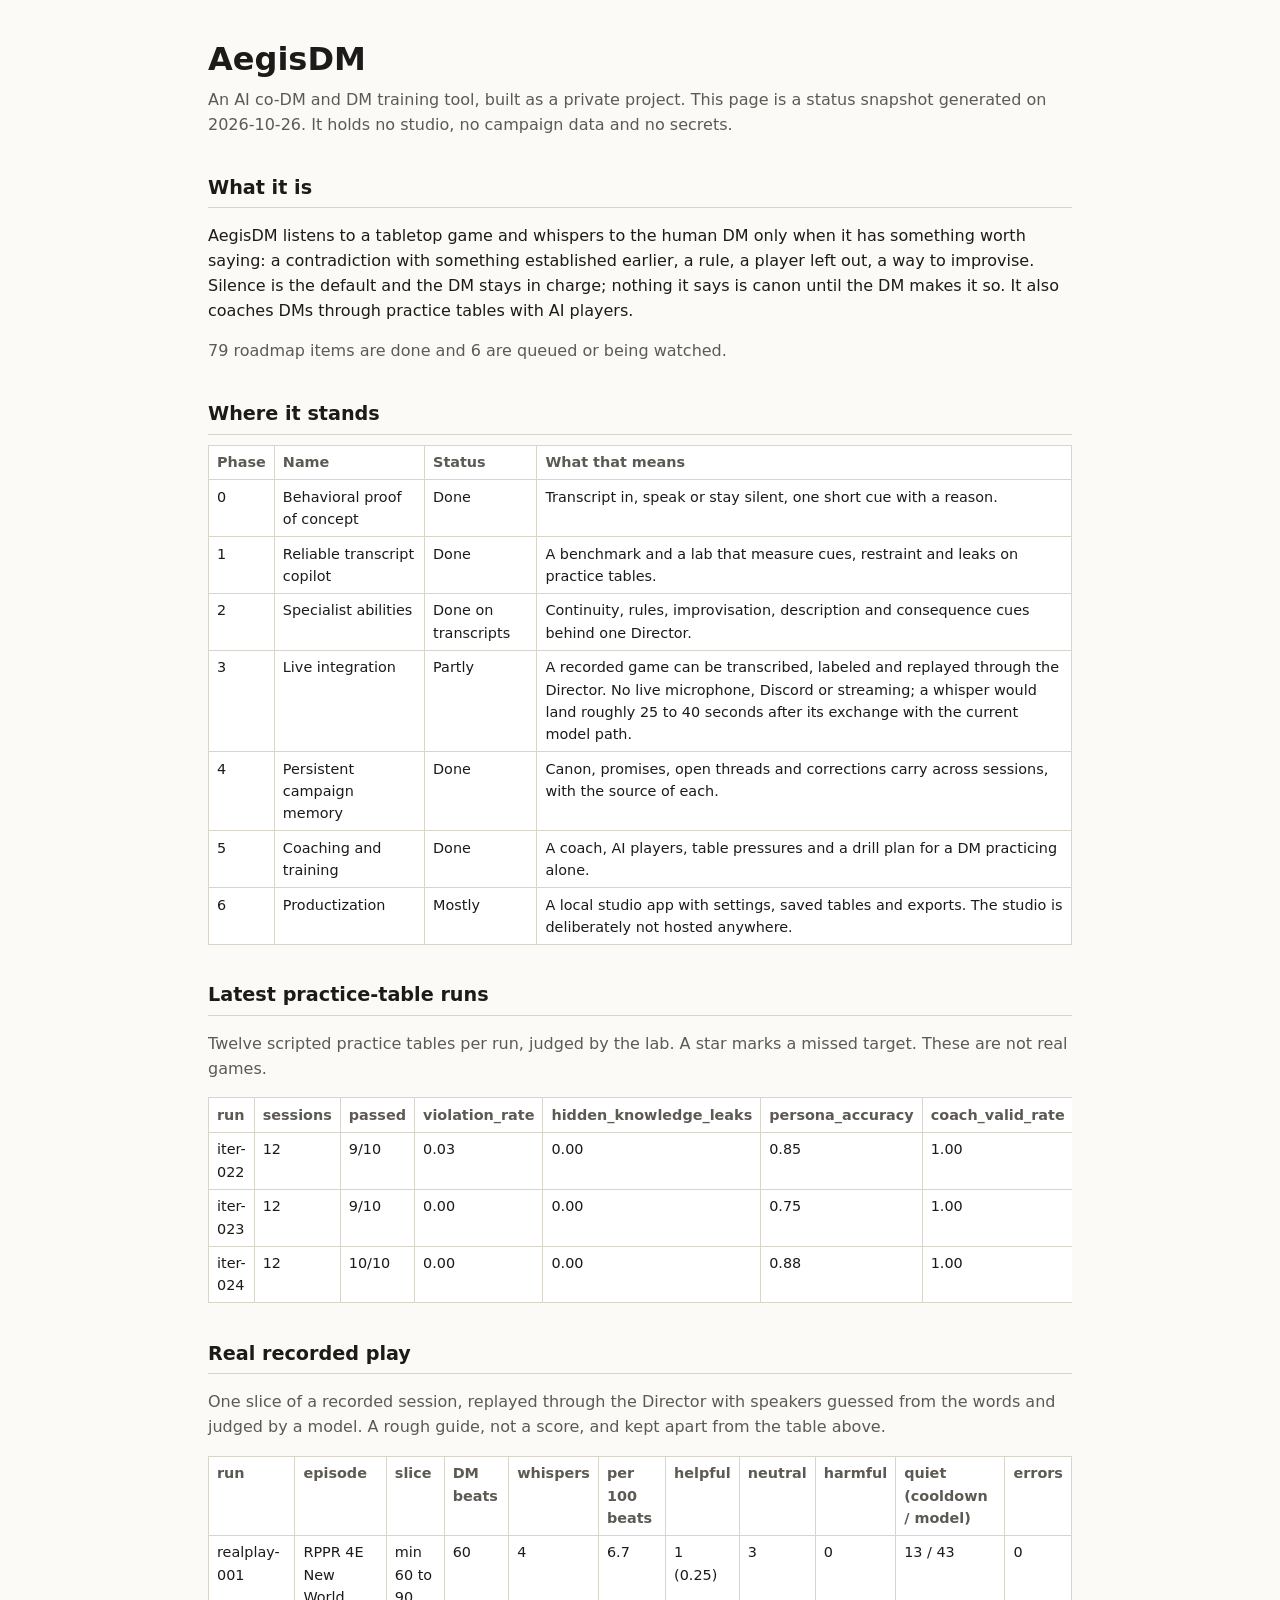
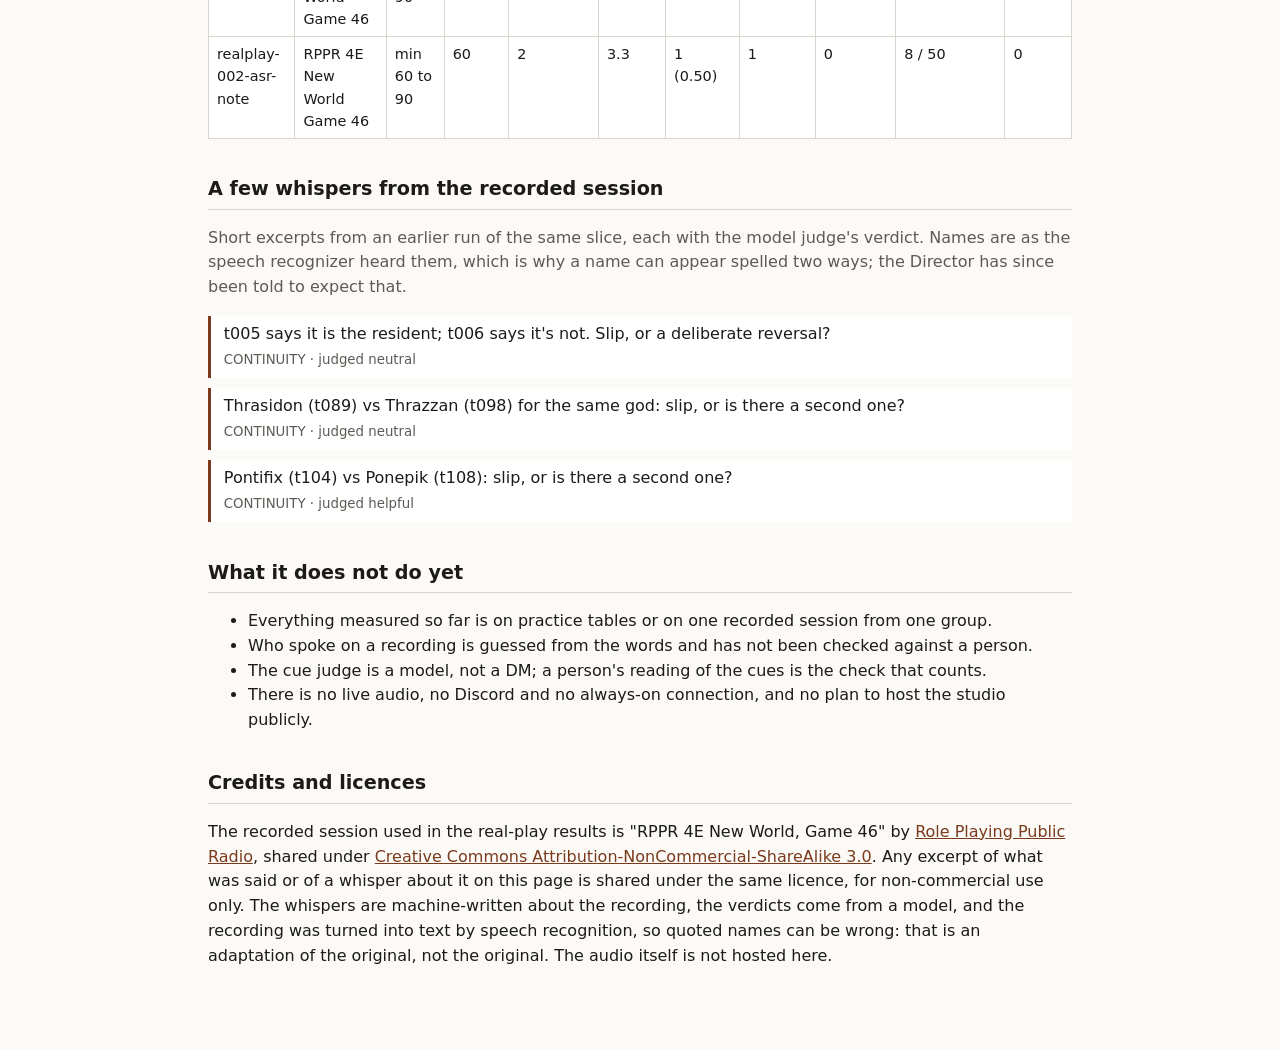
==== aegisdm/index.html @ 06a748f4 "Add an AegisDM status page (static, no scripts, credits Role Playing Public Radio under CC BY-NC-SA " ====
<!doctype html>
<html lang="en">
<head>
<meta charset="utf-8">
<meta name="viewport" content="width=device-width,initial-scale=1">
<title>AegisDM status</title>
<meta name="robots" content="noindex">
<style>:root{--bg:#fbfaf7;--fg:#1c1b19;--mute:#5d5a54;--line:#d9d5cc;--card:#fff;--acc:#7a3b1d}
@media (prefers-color-scheme:dark){:root{--bg:#171614;--fg:#ece9e2;--mute:#a49f95;--line:#3a3833;--card:#1f1e1b;--acc:#e0a074}}
*{box-sizing:border-box}body{margin:0;background:var(--bg);color:var(--fg);font:16px/1.55 system-ui,-apple-system,Segoe UI,sans-serif}
main{max-width:56rem;margin:0 auto;padding:2rem 1rem 4rem}h1{font-size:2rem;margin:.2rem 0}h2{font-size:1.2rem;margin:2.2rem 0 .6rem;border-bottom:1px solid var(--line);padding-bottom:.3rem}
.lead{color:var(--mute);margin:.2rem 0 1rem}.scroll{overflow-x:auto}table{border-collapse:collapse;width:100%;font-size:.9rem;background:var(--card)}
th,td{border:1px solid var(--line);padding:.35rem .5rem;text-align:left;vertical-align:top}th{color:var(--mute);font-weight:600}
blockquote{margin:.6rem 0;padding:.4rem .8rem;border-left:3px solid var(--acc);background:var(--card)}small,.note{color:var(--mute)}a{color:var(--acc)}</style>
</head>
<body><main>
<h1>AegisDM</h1>
<p class="lead">An AI co-DM and DM training tool, built as a private project. This page is a status snapshot generated on 2026-10-26. It holds no studio, no campaign data and no secrets.</p>
<h2>What it is</h2>
<p>AegisDM listens to a tabletop game and whispers to the human DM only when it has something worth saying: a contradiction with something established earlier, a rule, a player left out, a way to improvise. Silence is the default and the DM stays in charge; nothing it says is canon until the DM makes it so. It also coaches DMs through practice tables with AI players.</p>
<p class="note">79 roadmap items are done and 6 are queued or being watched.</p>
<h2>Where it stands</h2>
<div class="scroll"><table aria-label="Phases"><thead><tr><th>Phase</th><th>Name</th><th>Status</th><th>What that means</th></tr></thead><tbody><tr><td>0</td><td>Behavioral proof of concept</td><td>Done</td><td>Transcript in, speak or stay silent, one short cue with a reason.</td></tr><tr><td>1</td><td>Reliable transcript copilot</td><td>Done</td><td>A benchmark and a lab that measure cues, restraint and leaks on practice tables.</td></tr><tr><td>2</td><td>Specialist abilities</td><td>Done on transcripts</td><td>Continuity, rules, improvisation, description and consequence cues behind one Director.</td></tr><tr><td>3</td><td>Live integration</td><td>Partly</td><td>A recorded game can be transcribed, labeled and replayed through the Director. No live microphone, Discord or streaming; a whisper would land roughly 25 to 40 seconds after its exchange with the current model path.</td></tr><tr><td>4</td><td>Persistent campaign memory</td><td>Done</td><td>Canon, promises, open threads and corrections carry across sessions, with the source of each.</td></tr><tr><td>5</td><td>Coaching and training</td><td>Done</td><td>A coach, AI players, table pressures and a drill plan for a DM practicing alone.</td></tr><tr><td>6</td><td>Productization</td><td>Mostly</td><td>A local studio app with settings, saved tables and exports. The studio is deliberately not hosted anywhere.</td></tr></tbody></table></div>
<h2>Latest practice-table runs</h2><p class="note">Twelve scripted practice tables per run, judged by the lab. A star marks a missed target. These are not real games.</p>
<div class="scroll"><table aria-label="practice-table runs"><thead><tr><th>run</th><th>sessions</th><th>passed</th><th>violation_rate</th><th>hidden_knowledge_leaks</th><th>persona_accuracy</th><th>coach_valid_rate</th><th>fault_recall</th><th>fault_precision</th><th>good_dm_false_habits</th><th>cue_rate</th><th>cue_helpful_rate</th><th>debrief_quality</th></tr></thead><tbody><tr><td>iter-022</td><td>12</td><td>9/10</td><td>0.03</td><td>0.00</td><td>0.85</td><td>1.00</td><td>0.90</td><td>0.75</td><td>0.00</td><td>0.10</td><td>0.43*</td><td>0.96</td></tr><tr><td>iter-023</td><td>12</td><td>9/10</td><td>0.00</td><td>0.00</td><td>0.75</td><td>1.00</td><td>0.70</td><td>0.64*</td><td>0.50</td><td>0.10</td><td>1.00</td><td>0.96</td></tr><tr><td>iter-024</td><td>12</td><td>10/10</td><td>0.00</td><td>0.00</td><td>0.88</td><td>1.00</td><td>0.70</td><td>0.70</td><td>0.50</td><td>0.17</td><td>1.00</td><td>0.96</td></tr></tbody></table></div>
<h2>Real recorded play</h2>
<p class="note">One slice of a recorded session, replayed through the Director with speakers guessed from the words and judged by a model. A rough guide, not a score, and kept apart from the table above.</p>
<div class="scroll"><table aria-label="real-play runs"><thead><tr><th>run</th><th>episode</th><th>slice</th><th>DM beats</th><th>whispers</th><th>per 100 beats</th><th>helpful</th><th>neutral</th><th>harmful</th><th>quiet (cooldown / model)</th><th>errors</th></tr></thead><tbody><tr><td>realplay-001</td><td>RPPR 4E New World Game 46</td><td>min 60 to 90</td><td>60</td><td>4</td><td>6.7</td><td>1 (0.25)</td><td>3</td><td>0</td><td>13 / 43</td><td>0</td></tr><tr><td>realplay-002-asr-note</td><td>RPPR 4E New World Game 46</td><td>min 60 to 90</td><td>60</td><td>2</td><td>3.3</td><td>1 (0.50)</td><td>1</td><td>0</td><td>8 / 50</td><td>0</td></tr></tbody></table></div>
<h2>A few whispers from the recorded session</h2>
<p class="note">Short excerpts from an earlier run of the same slice, each with the model judge's verdict. Names are as the speech recognizer heard them, which is why a name can appear spelled two ways; the Director has since been told to expect that.</p>
<blockquote>t005 says it is the resident; t006 says it&#x27;s not. Slip, or a deliberate reversal?<br><small>CONTINUITY · judged neutral</small></blockquote>
<blockquote>Thrasidon (t089) vs Thrazzan (t098) for the same god: slip, or is there a second one?<br><small>CONTINUITY · judged neutral</small></blockquote>
<blockquote>Pontifix (t104) vs Ponepik (t108): slip, or is there a second one?<br><small>CONTINUITY · judged helpful</small></blockquote>
<h2>What it does not do yet</h2>
<ul><li>Everything measured so far is on practice tables or on one recorded session from one group.</li><li>Who spoke on a recording is guessed from the words and has not been checked against a person.</li><li>The cue judge is a model, not a DM; a person&#x27;s reading of the cues is the check that counts.</li><li>There is no live audio, no Discord and no always-on connection, and no plan to host the studio publicly.</li></ul>
<h2>Credits and licences</h2>
<p>The recorded session used in the real-play results is "RPPR 4E New World, Game 46" by <a href="https://archive.org/details/RolePlayingPublicRadioActualPlayPodcast">Role Playing Public Radio</a>, shared under <a href="http://creativecommons.org/licenses/by-nc-sa/3.0/">Creative Commons Attribution-NonCommercial-ShareAlike 3.0</a>. Any excerpt of what was said or of a whisper about it on this page is shared under the same licence, for non-commercial use only. The whispers are machine-written about the recording, the verdicts come from a model, and the recording was turned into text by speech recognition, so quoted names can be wrong: that is an adaptation of the original, not the original. The audio itself is not hosted here.</p>
</main></body></html>
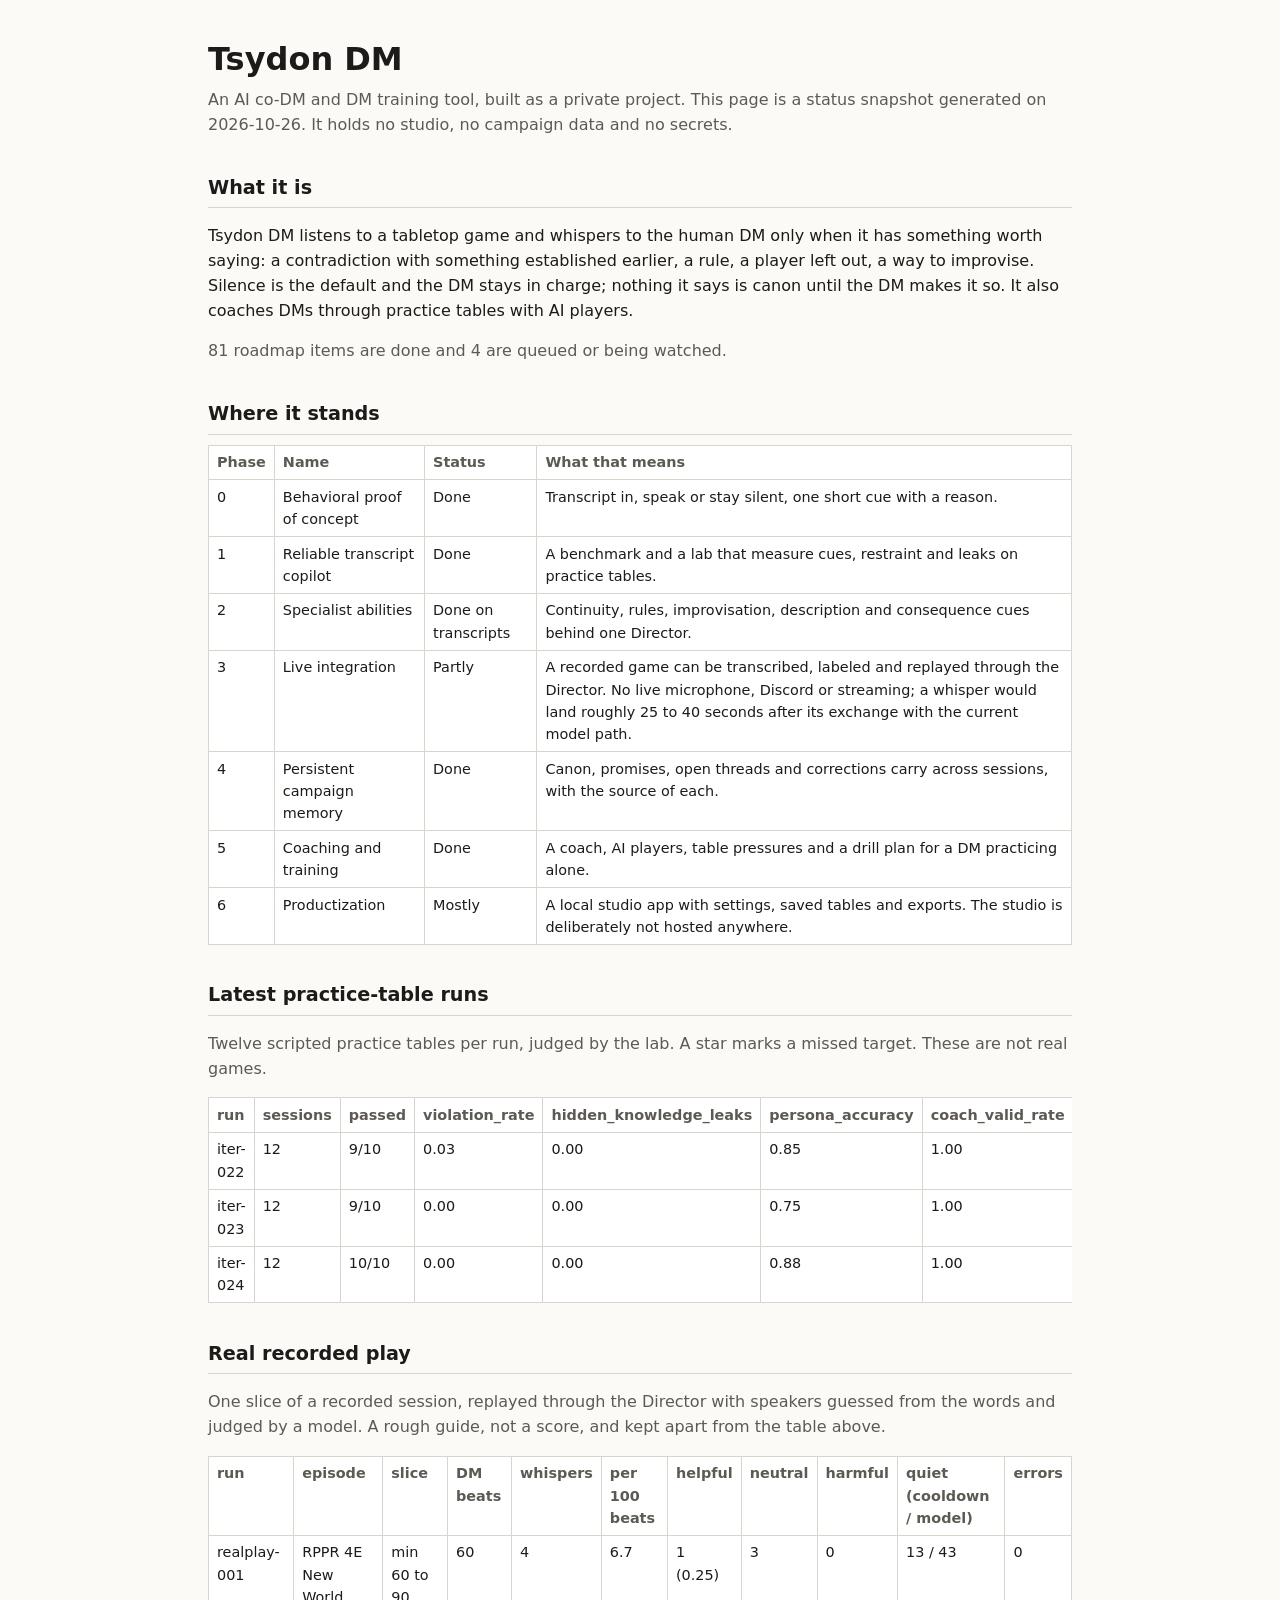
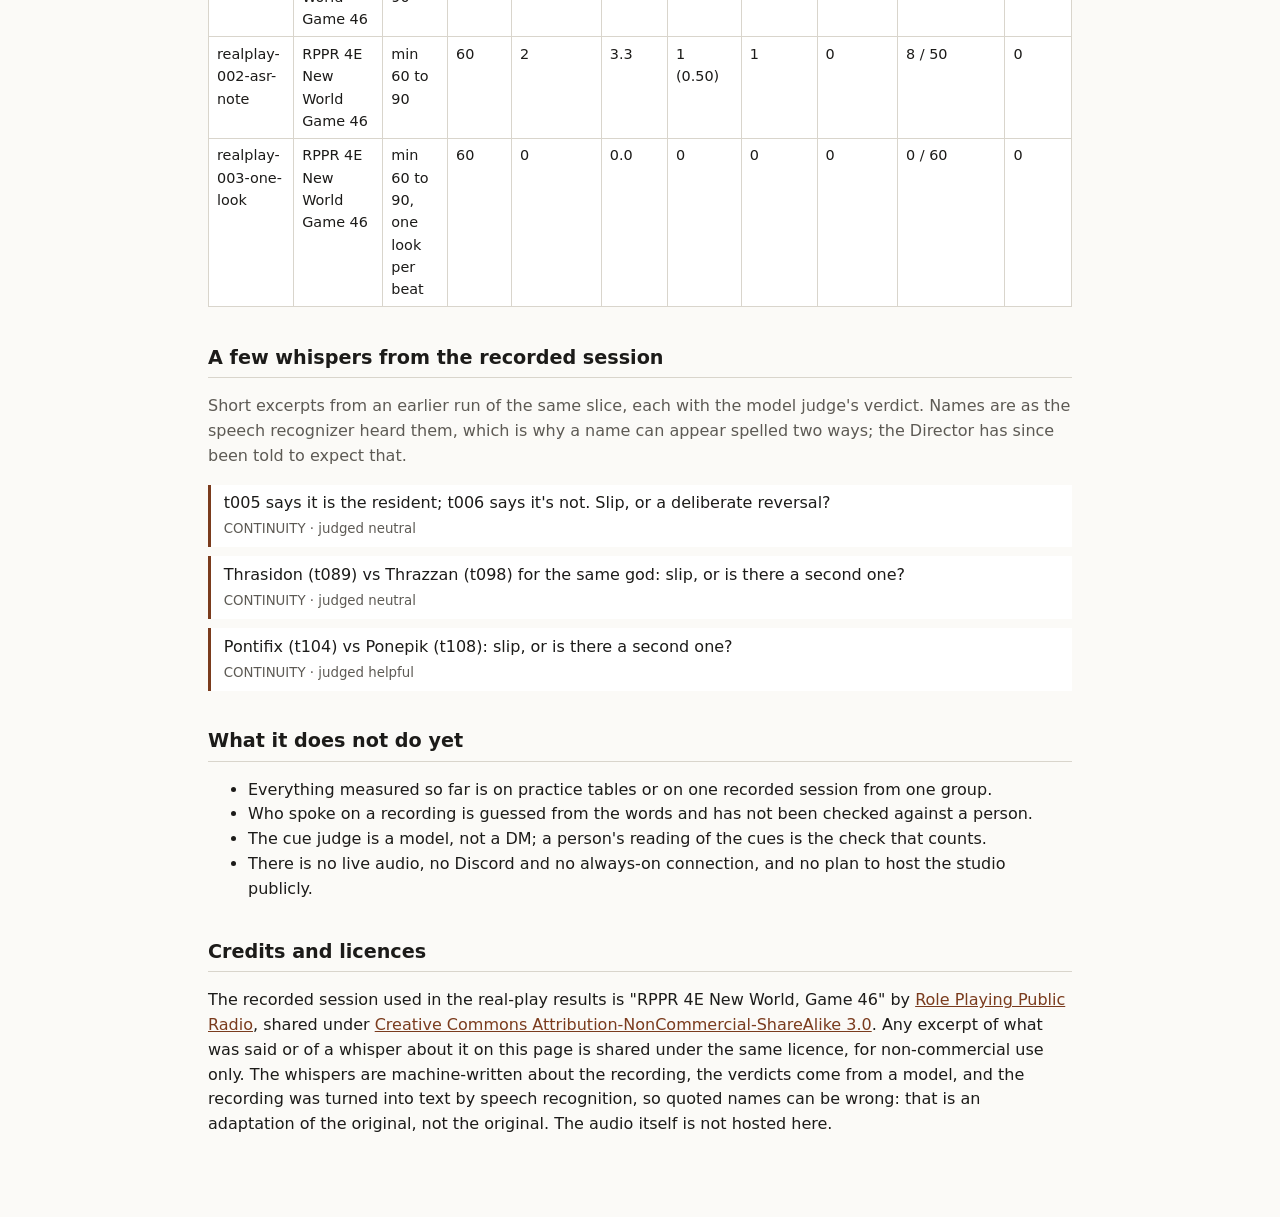
==== commit 7b197083: "AegisDM is now Tsydon DM: regenerate the status page and the homepage footer link text Co-Authored-B" ====
--- a/aegisdm/index.html
+++ b/aegisdm/index.html
@@ -3,7 +3,7 @@
 <head>
 <meta charset="utf-8">
 <meta name="viewport" content="width=device-width,initial-scale=1">
-<title>AegisDM status</title>
+<title>Tsydon DM status</title>
 <meta name="robots" content="noindex">
 <style>:root{--bg:#fbfaf7;--fg:#1c1b19;--mute:#5d5a54;--line:#d9d5cc;--card:#fff;--acc:#7a3b1d}
 @media (prefers-color-scheme:dark){:root{--bg:#171614;--fg:#ece9e2;--mute:#a49f95;--line:#3a3833;--card:#1f1e1b;--acc:#e0a074}}
@@ -14,18 +14,18 @@
 blockquote{margin:.6rem 0;padding:.4rem .8rem;border-left:3px solid var(--acc);background:var(--card)}small,.note{color:var(--mute)}a{color:var(--acc)}</style>
 </head>
 <body><main>
-<h1>AegisDM</h1>
+<h1>Tsydon DM</h1>
 <p class="lead">An AI co-DM and DM training tool, built as a private project. This page is a status snapshot generated on 2026-10-26. It holds no studio, no campaign data and no secrets.</p>
 <h2>What it is</h2>
-<p>AegisDM listens to a tabletop game and whispers to the human DM only when it has something worth saying: a contradiction with something established earlier, a rule, a player left out, a way to improvise. Silence is the default and the DM stays in charge; nothing it says is canon until the DM makes it so. It also coaches DMs through practice tables with AI players.</p>
-<p class="note">79 roadmap items are done and 6 are queued or being watched.</p>
+<p>Tsydon DM listens to a tabletop game and whispers to the human DM only when it has something worth saying: a contradiction with something established earlier, a rule, a player left out, a way to improvise. Silence is the default and the DM stays in charge; nothing it says is canon until the DM makes it so. It also coaches DMs through practice tables with AI players.</p>
+<p class="note">81 roadmap items are done and 4 are queued or being watched.</p>
 <h2>Where it stands</h2>
 <div class="scroll"><table aria-label="Phases"><thead><tr><th>Phase</th><th>Name</th><th>Status</th><th>What that means</th></tr></thead><tbody><tr><td>0</td><td>Behavioral proof of concept</td><td>Done</td><td>Transcript in, speak or stay silent, one short cue with a reason.</td></tr><tr><td>1</td><td>Reliable transcript copilot</td><td>Done</td><td>A benchmark and a lab that measure cues, restraint and leaks on practice tables.</td></tr><tr><td>2</td><td>Specialist abilities</td><td>Done on transcripts</td><td>Continuity, rules, improvisation, description and consequence cues behind one Director.</td></tr><tr><td>3</td><td>Live integration</td><td>Partly</td><td>A recorded game can be transcribed, labeled and replayed through the Director. No live microphone, Discord or streaming; a whisper would land roughly 25 to 40 seconds after its exchange with the current model path.</td></tr><tr><td>4</td><td>Persistent campaign memory</td><td>Done</td><td>Canon, promises, open threads and corrections carry across sessions, with the source of each.</td></tr><tr><td>5</td><td>Coaching and training</td><td>Done</td><td>A coach, AI players, table pressures and a drill plan for a DM practicing alone.</td></tr><tr><td>6</td><td>Productization</td><td>Mostly</td><td>A local studio app with settings, saved tables and exports. The studio is deliberately not hosted anywhere.</td></tr></tbody></table></div>
 <h2>Latest practice-table runs</h2><p class="note">Twelve scripted practice tables per run, judged by the lab. A star marks a missed target. These are not real games.</p>
 <div class="scroll"><table aria-label="practice-table runs"><thead><tr><th>run</th><th>sessions</th><th>passed</th><th>violation_rate</th><th>hidden_knowledge_leaks</th><th>persona_accuracy</th><th>coach_valid_rate</th><th>fault_recall</th><th>fault_precision</th><th>good_dm_false_habits</th><th>cue_rate</th><th>cue_helpful_rate</th><th>debrief_quality</th></tr></thead><tbody><tr><td>iter-022</td><td>12</td><td>9/10</td><td>0.03</td><td>0.00</td><td>0.85</td><td>1.00</td><td>0.90</td><td>0.75</td><td>0.00</td><td>0.10</td><td>0.43*</td><td>0.96</td></tr><tr><td>iter-023</td><td>12</td><td>9/10</td><td>0.00</td><td>0.00</td><td>0.75</td><td>1.00</td><td>0.70</td><td>0.64*</td><td>0.50</td><td>0.10</td><td>1.00</td><td>0.96</td></tr><tr><td>iter-024</td><td>12</td><td>10/10</td><td>0.00</td><td>0.00</td><td>0.88</td><td>1.00</td><td>0.70</td><td>0.70</td><td>0.50</td><td>0.17</td><td>1.00</td><td>0.96</td></tr></tbody></table></div>
 <h2>Real recorded play</h2>
 <p class="note">One slice of a recorded session, replayed through the Director with speakers guessed from the words and judged by a model. A rough guide, not a score, and kept apart from the table above.</p>
-<div class="scroll"><table aria-label="real-play runs"><thead><tr><th>run</th><th>episode</th><th>slice</th><th>DM beats</th><th>whispers</th><th>per 100 beats</th><th>helpful</th><th>neutral</th><th>harmful</th><th>quiet (cooldown / model)</th><th>errors</th></tr></thead><tbody><tr><td>realplay-001</td><td>RPPR 4E New World Game 46</td><td>min 60 to 90</td><td>60</td><td>4</td><td>6.7</td><td>1 (0.25)</td><td>3</td><td>0</td><td>13 / 43</td><td>0</td></tr><tr><td>realplay-002-asr-note</td><td>RPPR 4E New World Game 46</td><td>min 60 to 90</td><td>60</td><td>2</td><td>3.3</td><td>1 (0.50)</td><td>1</td><td>0</td><td>8 / 50</td><td>0</td></tr></tbody></table></div>
+<div class="scroll"><table aria-label="real-play runs"><thead><tr><th>run</th><th>episode</th><th>slice</th><th>DM beats</th><th>whispers</th><th>per 100 beats</th><th>helpful</th><th>neutral</th><th>harmful</th><th>quiet (cooldown / model)</th><th>errors</th></tr></thead><tbody><tr><td>realplay-001</td><td>RPPR 4E New World Game 46</td><td>min 60 to 90</td><td>60</td><td>4</td><td>6.7</td><td>1 (0.25)</td><td>3</td><td>0</td><td>13 / 43</td><td>0</td></tr><tr><td>realplay-002-asr-note</td><td>RPPR 4E New World Game 46</td><td>min 60 to 90</td><td>60</td><td>2</td><td>3.3</td><td>1 (0.50)</td><td>1</td><td>0</td><td>8 / 50</td><td>0</td></tr><tr><td>realplay-003-one-look</td><td>RPPR 4E New World Game 46</td><td>min 60 to 90, one look per beat</td><td>60</td><td>0</td><td>0.0</td><td>0</td><td>0</td><td>0</td><td>0 / 60</td><td>0</td></tr></tbody></table></div>
 <h2>A few whispers from the recorded session</h2>
 <p class="note">Short excerpts from an earlier run of the same slice, each with the model judge's verdict. Names are as the speech recognizer heard them, which is why a name can appear spelled two ways; the Director has since been told to expect that.</p>
 <blockquote>t005 says it is the resident; t006 says it&#x27;s not. Slip, or a deliberate reversal?<br><small>CONTINUITY · judged neutral</small></blockquote>
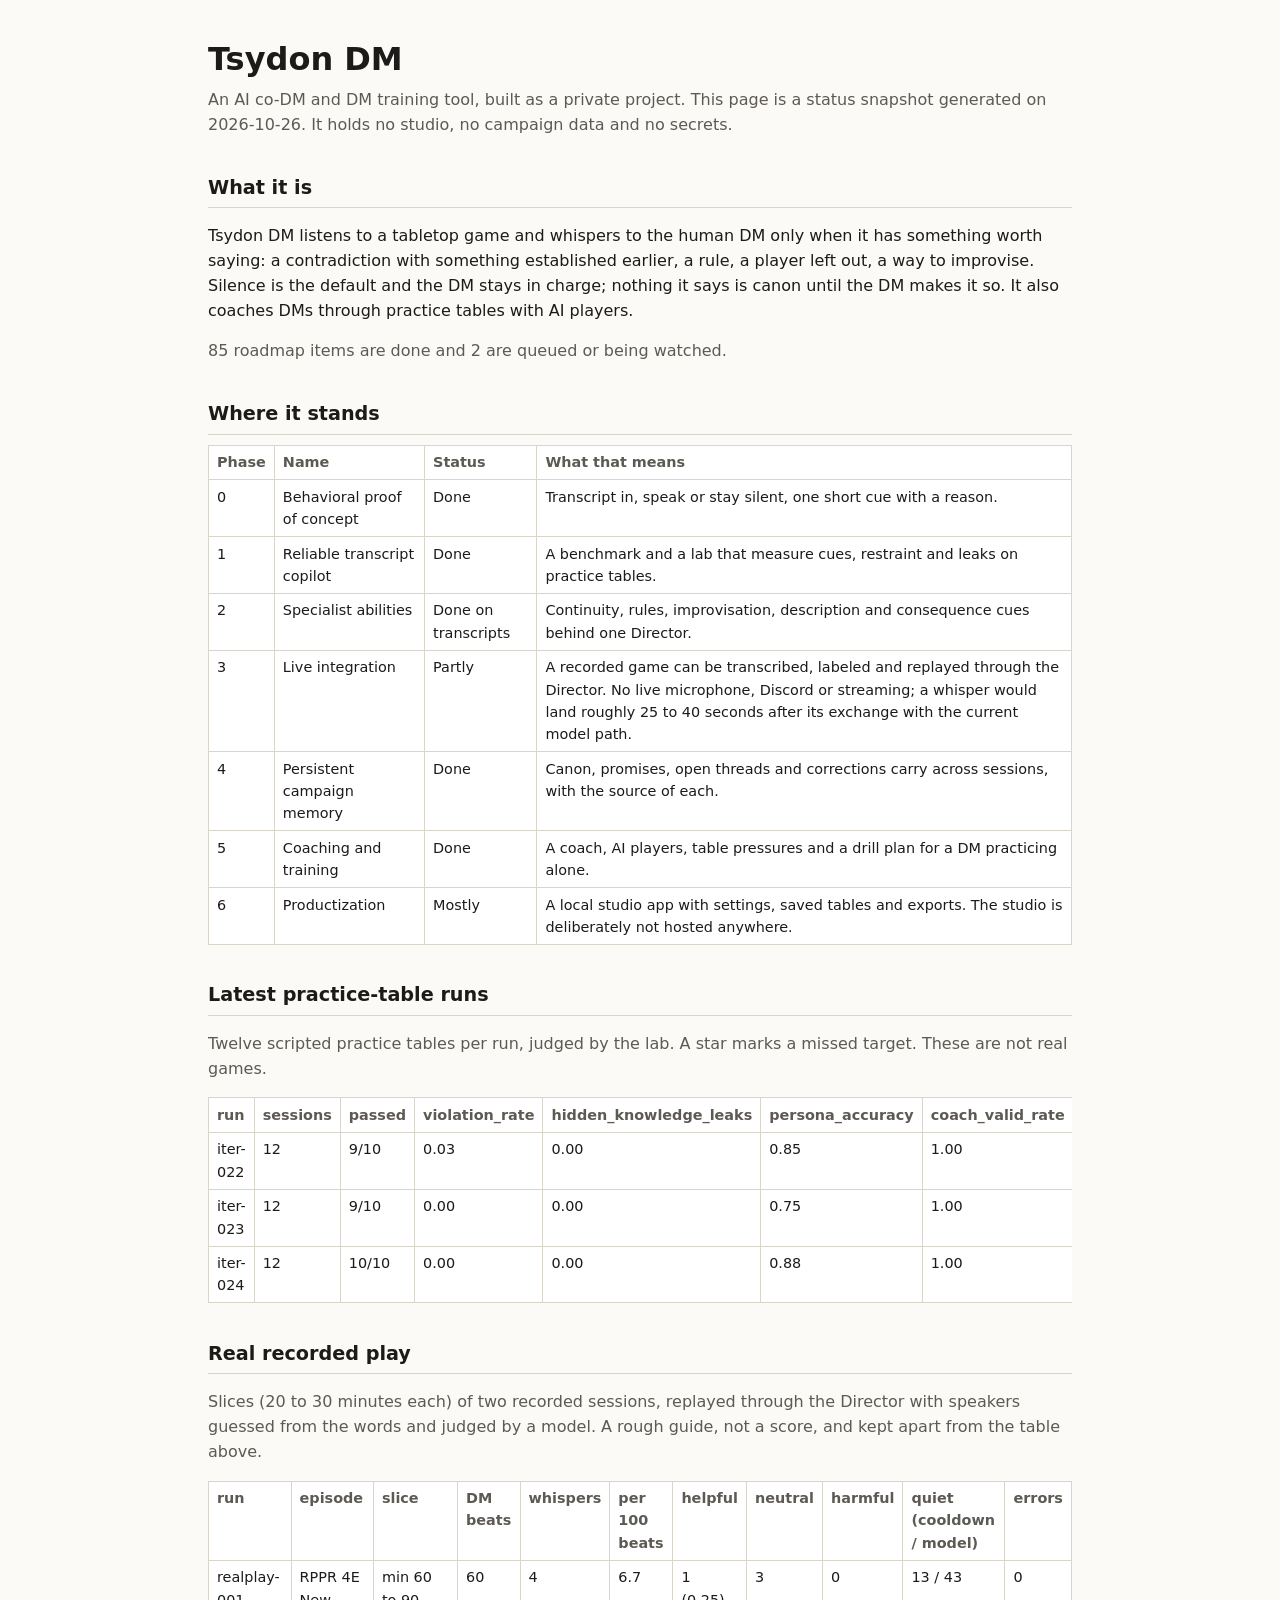
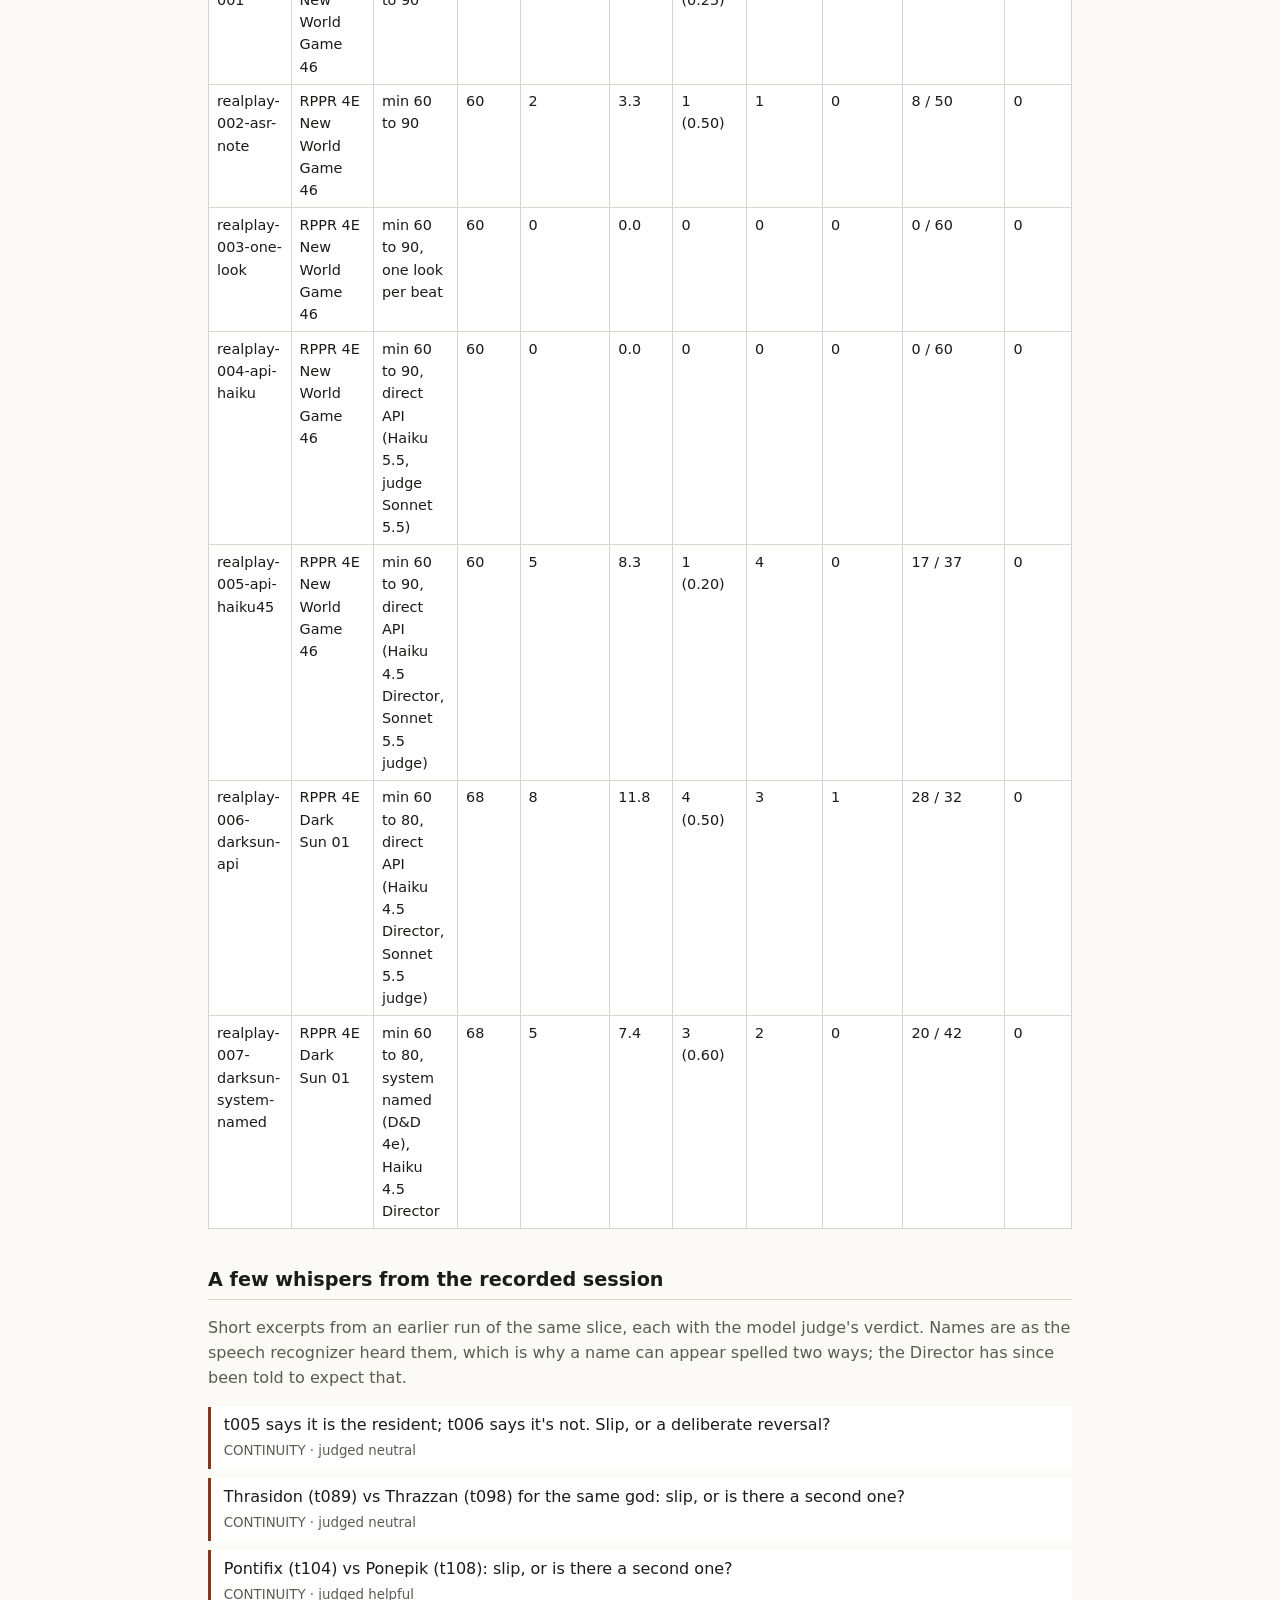
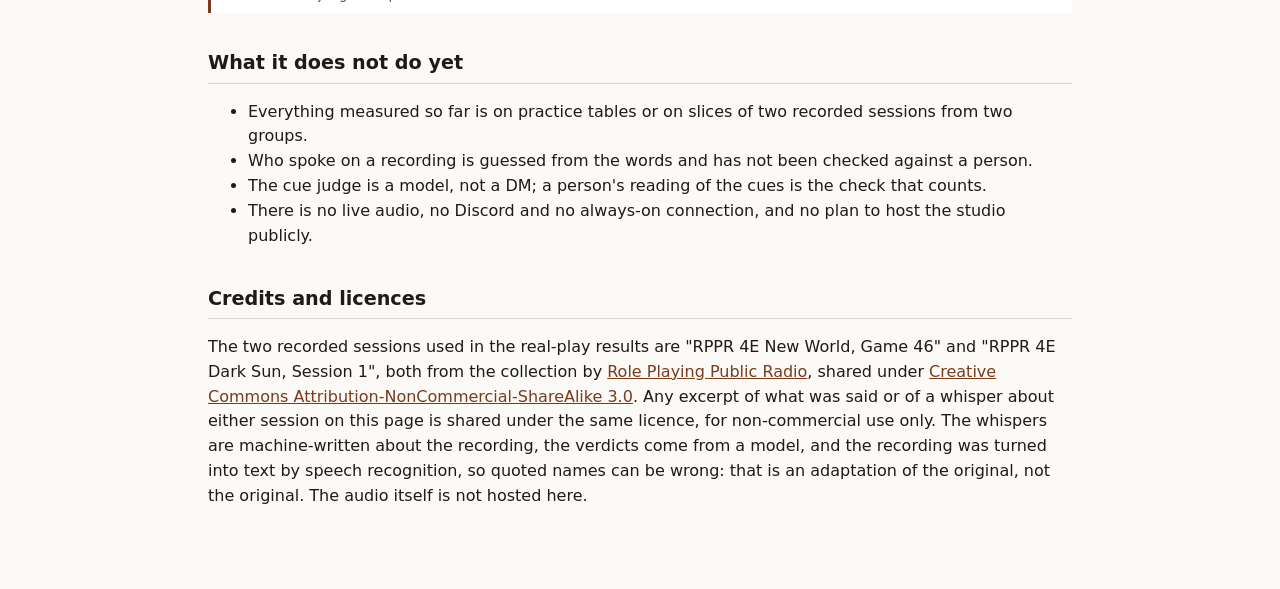
==== commit 83bfe802: "Status page: two recorded sessions credited, real-play table updated, roadmap counts refreshed Co-Au" ====
--- a/aegisdm/index.html
+++ b/aegisdm/index.html
@@ -18,21 +18,21 @@
 <p class="lead">An AI co-DM and DM training tool, built as a private project. This page is a status snapshot generated on 2026-10-26. It holds no studio, no campaign data and no secrets.</p>
 <h2>What it is</h2>
 <p>Tsydon DM listens to a tabletop game and whispers to the human DM only when it has something worth saying: a contradiction with something established earlier, a rule, a player left out, a way to improvise. Silence is the default and the DM stays in charge; nothing it says is canon until the DM makes it so. It also coaches DMs through practice tables with AI players.</p>
-<p class="note">81 roadmap items are done and 4 are queued or being watched.</p>
+<p class="note">85 roadmap items are done and 2 are queued or being watched.</p>
 <h2>Where it stands</h2>
 <div class="scroll"><table aria-label="Phases"><thead><tr><th>Phase</th><th>Name</th><th>Status</th><th>What that means</th></tr></thead><tbody><tr><td>0</td><td>Behavioral proof of concept</td><td>Done</td><td>Transcript in, speak or stay silent, one short cue with a reason.</td></tr><tr><td>1</td><td>Reliable transcript copilot</td><td>Done</td><td>A benchmark and a lab that measure cues, restraint and leaks on practice tables.</td></tr><tr><td>2</td><td>Specialist abilities</td><td>Done on transcripts</td><td>Continuity, rules, improvisation, description and consequence cues behind one Director.</td></tr><tr><td>3</td><td>Live integration</td><td>Partly</td><td>A recorded game can be transcribed, labeled and replayed through the Director. No live microphone, Discord or streaming; a whisper would land roughly 25 to 40 seconds after its exchange with the current model path.</td></tr><tr><td>4</td><td>Persistent campaign memory</td><td>Done</td><td>Canon, promises, open threads and corrections carry across sessions, with the source of each.</td></tr><tr><td>5</td><td>Coaching and training</td><td>Done</td><td>A coach, AI players, table pressures and a drill plan for a DM practicing alone.</td></tr><tr><td>6</td><td>Productization</td><td>Mostly</td><td>A local studio app with settings, saved tables and exports. The studio is deliberately not hosted anywhere.</td></tr></tbody></table></div>
 <h2>Latest practice-table runs</h2><p class="note">Twelve scripted practice tables per run, judged by the lab. A star marks a missed target. These are not real games.</p>
 <div class="scroll"><table aria-label="practice-table runs"><thead><tr><th>run</th><th>sessions</th><th>passed</th><th>violation_rate</th><th>hidden_knowledge_leaks</th><th>persona_accuracy</th><th>coach_valid_rate</th><th>fault_recall</th><th>fault_precision</th><th>good_dm_false_habits</th><th>cue_rate</th><th>cue_helpful_rate</th><th>debrief_quality</th></tr></thead><tbody><tr><td>iter-022</td><td>12</td><td>9/10</td><td>0.03</td><td>0.00</td><td>0.85</td><td>1.00</td><td>0.90</td><td>0.75</td><td>0.00</td><td>0.10</td><td>0.43*</td><td>0.96</td></tr><tr><td>iter-023</td><td>12</td><td>9/10</td><td>0.00</td><td>0.00</td><td>0.75</td><td>1.00</td><td>0.70</td><td>0.64*</td><td>0.50</td><td>0.10</td><td>1.00</td><td>0.96</td></tr><tr><td>iter-024</td><td>12</td><td>10/10</td><td>0.00</td><td>0.00</td><td>0.88</td><td>1.00</td><td>0.70</td><td>0.70</td><td>0.50</td><td>0.17</td><td>1.00</td><td>0.96</td></tr></tbody></table></div>
 <h2>Real recorded play</h2>
-<p class="note">One slice of a recorded session, replayed through the Director with speakers guessed from the words and judged by a model. A rough guide, not a score, and kept apart from the table above.</p>
-<div class="scroll"><table aria-label="real-play runs"><thead><tr><th>run</th><th>episode</th><th>slice</th><th>DM beats</th><th>whispers</th><th>per 100 beats</th><th>helpful</th><th>neutral</th><th>harmful</th><th>quiet (cooldown / model)</th><th>errors</th></tr></thead><tbody><tr><td>realplay-001</td><td>RPPR 4E New World Game 46</td><td>min 60 to 90</td><td>60</td><td>4</td><td>6.7</td><td>1 (0.25)</td><td>3</td><td>0</td><td>13 / 43</td><td>0</td></tr><tr><td>realplay-002-asr-note</td><td>RPPR 4E New World Game 46</td><td>min 60 to 90</td><td>60</td><td>2</td><td>3.3</td><td>1 (0.50)</td><td>1</td><td>0</td><td>8 / 50</td><td>0</td></tr><tr><td>realplay-003-one-look</td><td>RPPR 4E New World Game 46</td><td>min 60 to 90, one look per beat</td><td>60</td><td>0</td><td>0.0</td><td>0</td><td>0</td><td>0</td><td>0 / 60</td><td>0</td></tr></tbody></table></div>
+<p class="note">Slices (20 to 30 minutes each) of two recorded sessions, replayed through the Director with speakers guessed from the words and judged by a model. A rough guide, not a score, and kept apart from the table above.</p>
+<div class="scroll"><table aria-label="real-play runs"><thead><tr><th>run</th><th>episode</th><th>slice</th><th>DM beats</th><th>whispers</th><th>per 100 beats</th><th>helpful</th><th>neutral</th><th>harmful</th><th>quiet (cooldown / model)</th><th>errors</th></tr></thead><tbody><tr><td>realplay-001</td><td>RPPR 4E New World Game 46</td><td>min 60 to 90</td><td>60</td><td>4</td><td>6.7</td><td>1 (0.25)</td><td>3</td><td>0</td><td>13 / 43</td><td>0</td></tr><tr><td>realplay-002-asr-note</td><td>RPPR 4E New World Game 46</td><td>min 60 to 90</td><td>60</td><td>2</td><td>3.3</td><td>1 (0.50)</td><td>1</td><td>0</td><td>8 / 50</td><td>0</td></tr><tr><td>realplay-003-one-look</td><td>RPPR 4E New World Game 46</td><td>min 60 to 90, one look per beat</td><td>60</td><td>0</td><td>0.0</td><td>0</td><td>0</td><td>0</td><td>0 / 60</td><td>0</td></tr><tr><td>realplay-004-api-haiku</td><td>RPPR 4E New World Game 46</td><td>min 60 to 90, direct API (Haiku 5.5, judge Sonnet 5.5)</td><td>60</td><td>0</td><td>0.0</td><td>0</td><td>0</td><td>0</td><td>0 / 60</td><td>0</td></tr><tr><td>realplay-005-api-haiku45</td><td>RPPR 4E New World Game 46</td><td>min 60 to 90, direct API (Haiku 4.5 Director, Sonnet 5.5 judge)</td><td>60</td><td>5</td><td>8.3</td><td>1 (0.20)</td><td>4</td><td>0</td><td>17 / 37</td><td>0</td></tr><tr><td>realplay-006-darksun-api</td><td>RPPR 4E Dark Sun 01</td><td>min 60 to 80, direct API (Haiku 4.5 Director, Sonnet 5.5 judge)</td><td>68</td><td>8</td><td>11.8</td><td>4 (0.50)</td><td>3</td><td>1</td><td>28 / 32</td><td>0</td></tr><tr><td>realplay-007-darksun-system-named</td><td>RPPR 4E Dark Sun 01</td><td>min 60 to 80, system named (D&amp;D 4e), Haiku 4.5 Director</td><td>68</td><td>5</td><td>7.4</td><td>3 (0.60)</td><td>2</td><td>0</td><td>20 / 42</td><td>0</td></tr></tbody></table></div>
 <h2>A few whispers from the recorded session</h2>
 <p class="note">Short excerpts from an earlier run of the same slice, each with the model judge's verdict. Names are as the speech recognizer heard them, which is why a name can appear spelled two ways; the Director has since been told to expect that.</p>
 <blockquote>t005 says it is the resident; t006 says it&#x27;s not. Slip, or a deliberate reversal?<br><small>CONTINUITY · judged neutral</small></blockquote>
 <blockquote>Thrasidon (t089) vs Thrazzan (t098) for the same god: slip, or is there a second one?<br><small>CONTINUITY · judged neutral</small></blockquote>
 <blockquote>Pontifix (t104) vs Ponepik (t108): slip, or is there a second one?<br><small>CONTINUITY · judged helpful</small></blockquote>
 <h2>What it does not do yet</h2>
-<ul><li>Everything measured so far is on practice tables or on one recorded session from one group.</li><li>Who spoke on a recording is guessed from the words and has not been checked against a person.</li><li>The cue judge is a model, not a DM; a person&#x27;s reading of the cues is the check that counts.</li><li>There is no live audio, no Discord and no always-on connection, and no plan to host the studio publicly.</li></ul>
+<ul><li>Everything measured so far is on practice tables or on slices of two recorded sessions from two groups.</li><li>Who spoke on a recording is guessed from the words and has not been checked against a person.</li><li>The cue judge is a model, not a DM; a person&#x27;s reading of the cues is the check that counts.</li><li>There is no live audio, no Discord and no always-on connection, and no plan to host the studio publicly.</li></ul>
 <h2>Credits and licences</h2>
-<p>The recorded session used in the real-play results is "RPPR 4E New World, Game 46" by <a href="https://archive.org/details/RolePlayingPublicRadioActualPlayPodcast">Role Playing Public Radio</a>, shared under <a href="http://creativecommons.org/licenses/by-nc-sa/3.0/">Creative Commons Attribution-NonCommercial-ShareAlike 3.0</a>. Any excerpt of what was said or of a whisper about it on this page is shared under the same licence, for non-commercial use only. The whispers are machine-written about the recording, the verdicts come from a model, and the recording was turned into text by speech recognition, so quoted names can be wrong: that is an adaptation of the original, not the original. The audio itself is not hosted here.</p>
+<p>The two recorded sessions used in the real-play results are "RPPR 4E New World, Game 46" and "RPPR 4E Dark Sun, Session 1", both from the collection by <a href="https://archive.org/details/RolePlayingPublicRadioActualPlayPodcast">Role Playing Public Radio</a>, shared under <a href="http://creativecommons.org/licenses/by-nc-sa/3.0/">Creative Commons Attribution-NonCommercial-ShareAlike 3.0</a>. Any excerpt of what was said or of a whisper about either session on this page is shared under the same licence, for non-commercial use only. The whispers are machine-written about the recording, the verdicts come from a model, and the recording was turned into text by speech recognition, so quoted names can be wrong: that is an adaptation of the original, not the original. The audio itself is not hosted here.</p>
 </main></body></html>
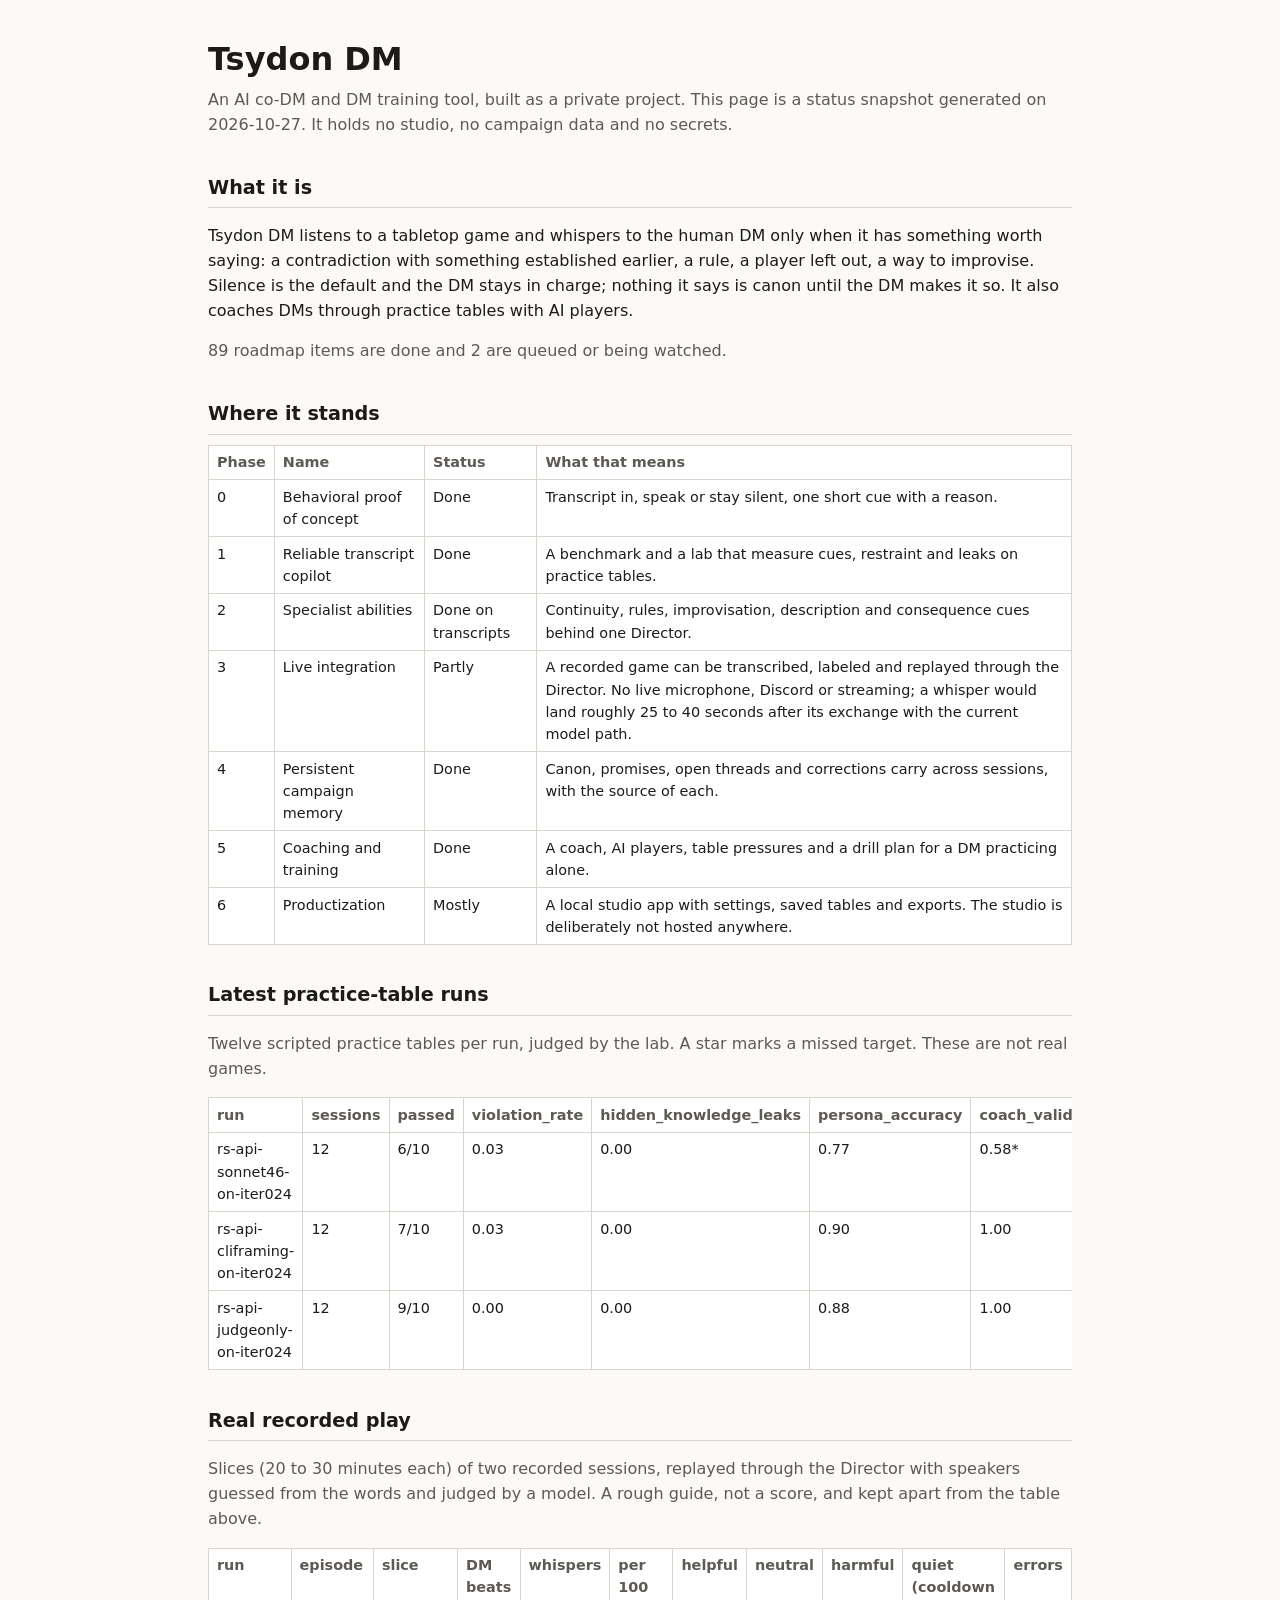
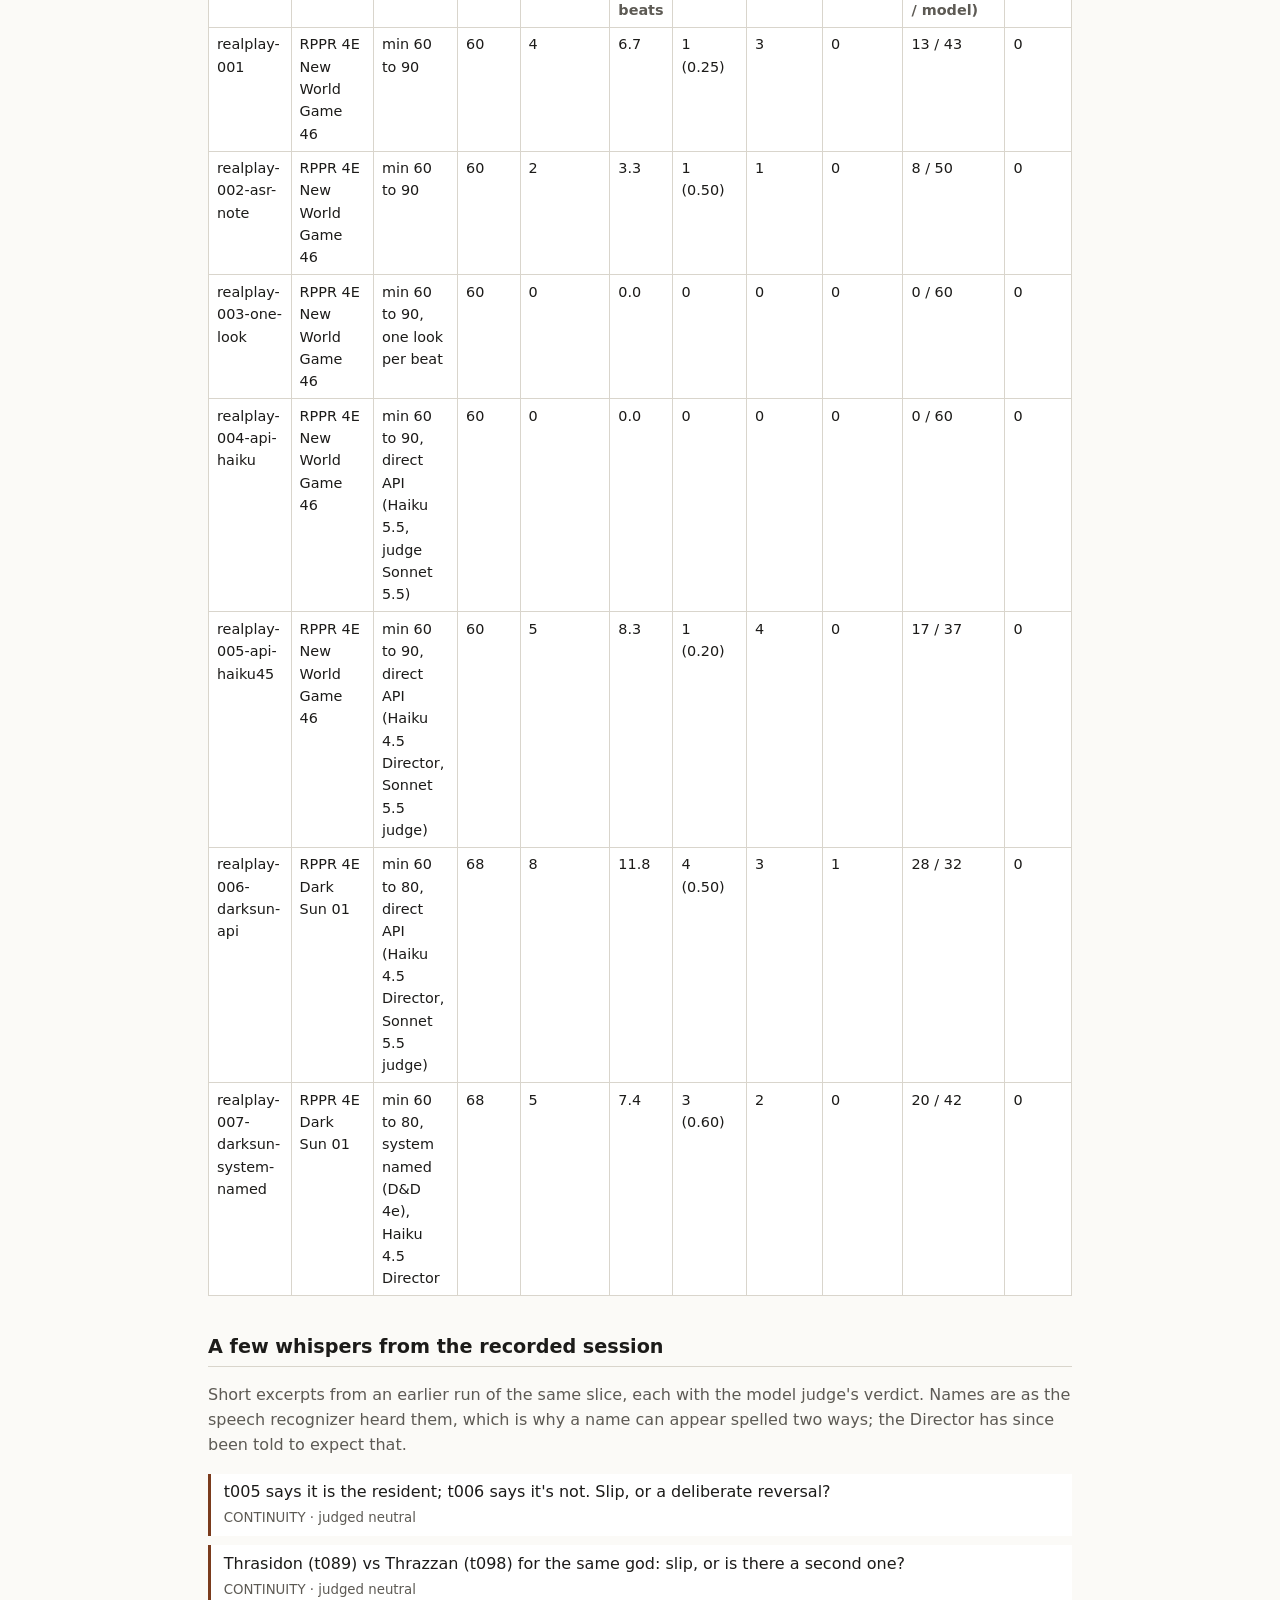
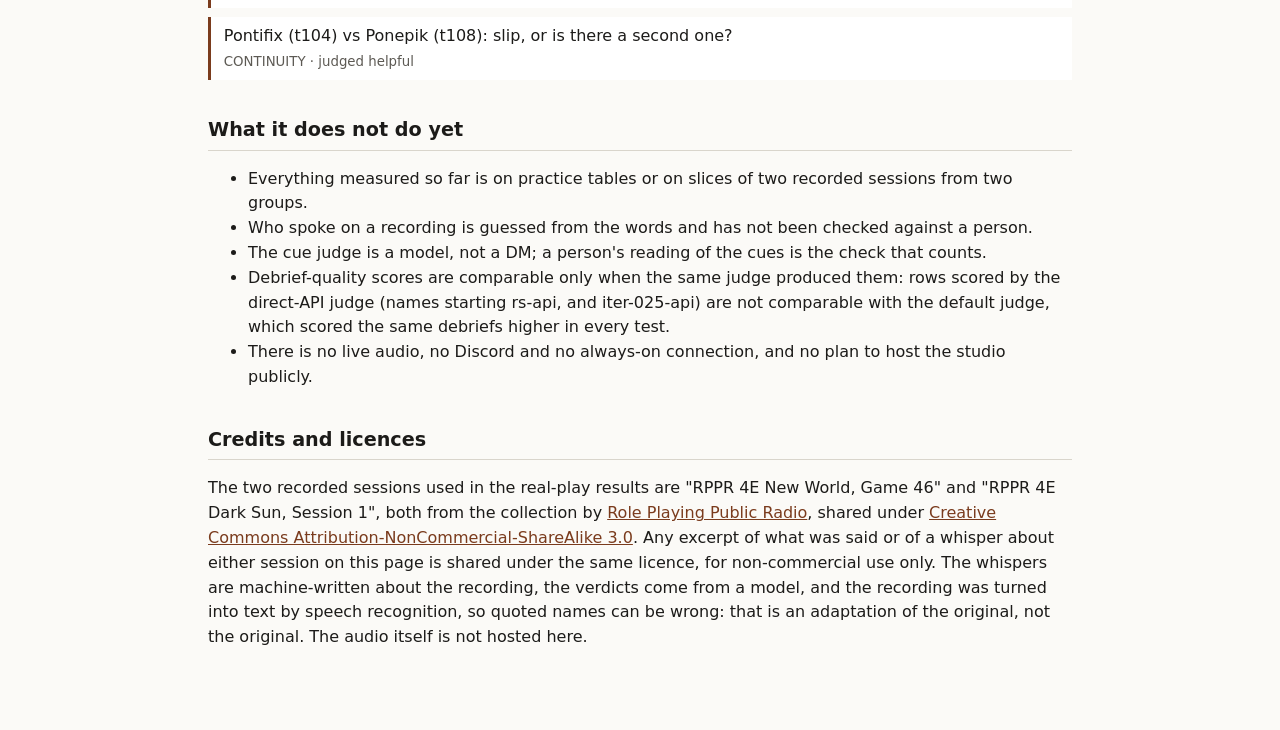
==== commit cc4d2462: "Status page: roadmap counts, new scoreboard rows and the judge-comparability note Co-Authored-By: Cl" ====
--- a/aegisdm/index.html
+++ b/aegisdm/index.html
@@ -15,14 +15,14 @@
 </head>
 <body><main>
 <h1>Tsydon DM</h1>
-<p class="lead">An AI co-DM and DM training tool, built as a private project. This page is a status snapshot generated on 2026-10-26. It holds no studio, no campaign data and no secrets.</p>
+<p class="lead">An AI co-DM and DM training tool, built as a private project. This page is a status snapshot generated on 2026-10-27. It holds no studio, no campaign data and no secrets.</p>
 <h2>What it is</h2>
 <p>Tsydon DM listens to a tabletop game and whispers to the human DM only when it has something worth saying: a contradiction with something established earlier, a rule, a player left out, a way to improvise. Silence is the default and the DM stays in charge; nothing it says is canon until the DM makes it so. It also coaches DMs through practice tables with AI players.</p>
-<p class="note">85 roadmap items are done and 2 are queued or being watched.</p>
+<p class="note">89 roadmap items are done and 2 are queued or being watched.</p>
 <h2>Where it stands</h2>
 <div class="scroll"><table aria-label="Phases"><thead><tr><th>Phase</th><th>Name</th><th>Status</th><th>What that means</th></tr></thead><tbody><tr><td>0</td><td>Behavioral proof of concept</td><td>Done</td><td>Transcript in, speak or stay silent, one short cue with a reason.</td></tr><tr><td>1</td><td>Reliable transcript copilot</td><td>Done</td><td>A benchmark and a lab that measure cues, restraint and leaks on practice tables.</td></tr><tr><td>2</td><td>Specialist abilities</td><td>Done on transcripts</td><td>Continuity, rules, improvisation, description and consequence cues behind one Director.</td></tr><tr><td>3</td><td>Live integration</td><td>Partly</td><td>A recorded game can be transcribed, labeled and replayed through the Director. No live microphone, Discord or streaming; a whisper would land roughly 25 to 40 seconds after its exchange with the current model path.</td></tr><tr><td>4</td><td>Persistent campaign memory</td><td>Done</td><td>Canon, promises, open threads and corrections carry across sessions, with the source of each.</td></tr><tr><td>5</td><td>Coaching and training</td><td>Done</td><td>A coach, AI players, table pressures and a drill plan for a DM practicing alone.</td></tr><tr><td>6</td><td>Productization</td><td>Mostly</td><td>A local studio app with settings, saved tables and exports. The studio is deliberately not hosted anywhere.</td></tr></tbody></table></div>
 <h2>Latest practice-table runs</h2><p class="note">Twelve scripted practice tables per run, judged by the lab. A star marks a missed target. These are not real games.</p>
-<div class="scroll"><table aria-label="practice-table runs"><thead><tr><th>run</th><th>sessions</th><th>passed</th><th>violation_rate</th><th>hidden_knowledge_leaks</th><th>persona_accuracy</th><th>coach_valid_rate</th><th>fault_recall</th><th>fault_precision</th><th>good_dm_false_habits</th><th>cue_rate</th><th>cue_helpful_rate</th><th>debrief_quality</th></tr></thead><tbody><tr><td>iter-022</td><td>12</td><td>9/10</td><td>0.03</td><td>0.00</td><td>0.85</td><td>1.00</td><td>0.90</td><td>0.75</td><td>0.00</td><td>0.10</td><td>0.43*</td><td>0.96</td></tr><tr><td>iter-023</td><td>12</td><td>9/10</td><td>0.00</td><td>0.00</td><td>0.75</td><td>1.00</td><td>0.70</td><td>0.64*</td><td>0.50</td><td>0.10</td><td>1.00</td><td>0.96</td></tr><tr><td>iter-024</td><td>12</td><td>10/10</td><td>0.00</td><td>0.00</td><td>0.88</td><td>1.00</td><td>0.70</td><td>0.70</td><td>0.50</td><td>0.17</td><td>1.00</td><td>0.96</td></tr></tbody></table></div>
+<div class="scroll"><table aria-label="practice-table runs"><thead><tr><th>run</th><th>sessions</th><th>passed</th><th>violation_rate</th><th>hidden_knowledge_leaks</th><th>persona_accuracy</th><th>coach_valid_rate</th><th>fault_recall</th><th>fault_precision</th><th>good_dm_false_habits</th><th>cue_rate</th><th>cue_helpful_rate</th><th>debrief_quality</th></tr></thead><tbody><tr><td>rs-api-sonnet46-on-iter024</td><td>12</td><td>6/10</td><td>0.03</td><td>0.00</td><td>0.77</td><td>0.58*</td><td>0.50*</td><td>0.71</td><td>1.50*</td><td>0.17</td><td>1.00</td><td>0.65*</td></tr><tr><td>rs-api-cliframing-on-iter024</td><td>12</td><td>7/10</td><td>0.03</td><td>0.00</td><td>0.90</td><td>1.00</td><td>0.60*</td><td>0.67*</td><td>0.00</td><td>0.17</td><td>0.88</td><td>0.21*</td></tr><tr><td>rs-api-judgeonly-on-iter024</td><td>12</td><td>9/10</td><td>0.00</td><td>0.00</td><td>0.88</td><td>1.00</td><td>0.70</td><td>0.70</td><td>0.50</td><td>0.17</td><td>1.00</td><td>0.27*</td></tr></tbody></table></div>
 <h2>Real recorded play</h2>
 <p class="note">Slices (20 to 30 minutes each) of two recorded sessions, replayed through the Director with speakers guessed from the words and judged by a model. A rough guide, not a score, and kept apart from the table above.</p>
 <div class="scroll"><table aria-label="real-play runs"><thead><tr><th>run</th><th>episode</th><th>slice</th><th>DM beats</th><th>whispers</th><th>per 100 beats</th><th>helpful</th><th>neutral</th><th>harmful</th><th>quiet (cooldown / model)</th><th>errors</th></tr></thead><tbody><tr><td>realplay-001</td><td>RPPR 4E New World Game 46</td><td>min 60 to 90</td><td>60</td><td>4</td><td>6.7</td><td>1 (0.25)</td><td>3</td><td>0</td><td>13 / 43</td><td>0</td></tr><tr><td>realplay-002-asr-note</td><td>RPPR 4E New World Game 46</td><td>min 60 to 90</td><td>60</td><td>2</td><td>3.3</td><td>1 (0.50)</td><td>1</td><td>0</td><td>8 / 50</td><td>0</td></tr><tr><td>realplay-003-one-look</td><td>RPPR 4E New World Game 46</td><td>min 60 to 90, one look per beat</td><td>60</td><td>0</td><td>0.0</td><td>0</td><td>0</td><td>0</td><td>0 / 60</td><td>0</td></tr><tr><td>realplay-004-api-haiku</td><td>RPPR 4E New World Game 46</td><td>min 60 to 90, direct API (Haiku 5.5, judge Sonnet 5.5)</td><td>60</td><td>0</td><td>0.0</td><td>0</td><td>0</td><td>0</td><td>0 / 60</td><td>0</td></tr><tr><td>realplay-005-api-haiku45</td><td>RPPR 4E New World Game 46</td><td>min 60 to 90, direct API (Haiku 4.5 Director, Sonnet 5.5 judge)</td><td>60</td><td>5</td><td>8.3</td><td>1 (0.20)</td><td>4</td><td>0</td><td>17 / 37</td><td>0</td></tr><tr><td>realplay-006-darksun-api</td><td>RPPR 4E Dark Sun 01</td><td>min 60 to 80, direct API (Haiku 4.5 Director, Sonnet 5.5 judge)</td><td>68</td><td>8</td><td>11.8</td><td>4 (0.50)</td><td>3</td><td>1</td><td>28 / 32</td><td>0</td></tr><tr><td>realplay-007-darksun-system-named</td><td>RPPR 4E Dark Sun 01</td><td>min 60 to 80, system named (D&amp;D 4e), Haiku 4.5 Director</td><td>68</td><td>5</td><td>7.4</td><td>3 (0.60)</td><td>2</td><td>0</td><td>20 / 42</td><td>0</td></tr></tbody></table></div>
@@ -32,7 +32,7 @@
 <blockquote>Thrasidon (t089) vs Thrazzan (t098) for the same god: slip, or is there a second one?<br><small>CONTINUITY · judged neutral</small></blockquote>
 <blockquote>Pontifix (t104) vs Ponepik (t108): slip, or is there a second one?<br><small>CONTINUITY · judged helpful</small></blockquote>
 <h2>What it does not do yet</h2>
-<ul><li>Everything measured so far is on practice tables or on slices of two recorded sessions from two groups.</li><li>Who spoke on a recording is guessed from the words and has not been checked against a person.</li><li>The cue judge is a model, not a DM; a person&#x27;s reading of the cues is the check that counts.</li><li>There is no live audio, no Discord and no always-on connection, and no plan to host the studio publicly.</li></ul>
+<ul><li>Everything measured so far is on practice tables or on slices of two recorded sessions from two groups.</li><li>Who spoke on a recording is guessed from the words and has not been checked against a person.</li><li>The cue judge is a model, not a DM; a person&#x27;s reading of the cues is the check that counts.</li><li>Debrief-quality scores are comparable only when the same judge produced them: rows scored by the direct-API judge (names starting rs-api, and iter-025-api) are not comparable with the default judge, which scored the same debriefs higher in every test.</li><li>There is no live audio, no Discord and no always-on connection, and no plan to host the studio publicly.</li></ul>
 <h2>Credits and licences</h2>
 <p>The two recorded sessions used in the real-play results are "RPPR 4E New World, Game 46" and "RPPR 4E Dark Sun, Session 1", both from the collection by <a href="https://archive.org/details/RolePlayingPublicRadioActualPlayPodcast">Role Playing Public Radio</a>, shared under <a href="http://creativecommons.org/licenses/by-nc-sa/3.0/">Creative Commons Attribution-NonCommercial-ShareAlike 3.0</a>. Any excerpt of what was said or of a whisper about either session on this page is shared under the same licence, for non-commercial use only. The whispers are machine-written about the recording, the verdicts come from a model, and the recording was turned into text by speech recognition, so quoted names can be wrong: that is an adaptation of the original, not the original. The audio itself is not hosted here.</p>
 </main></body></html>
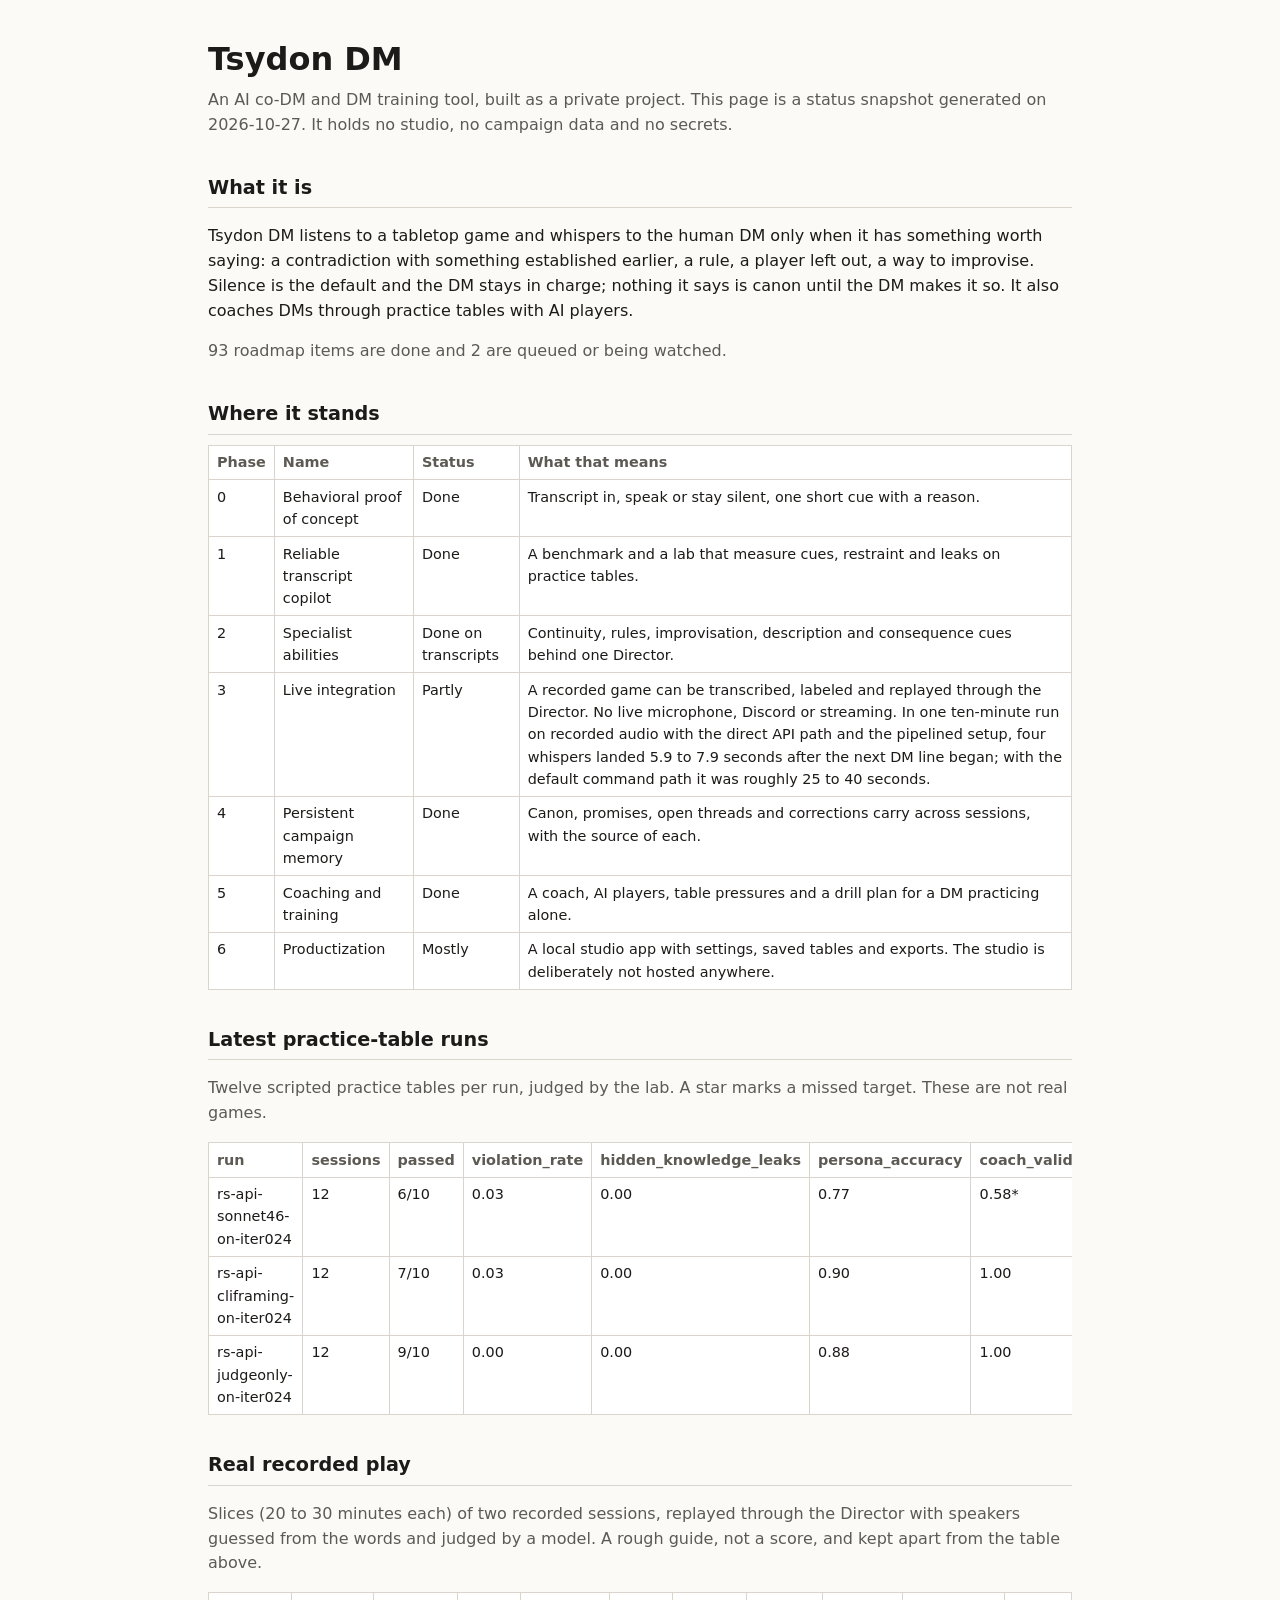
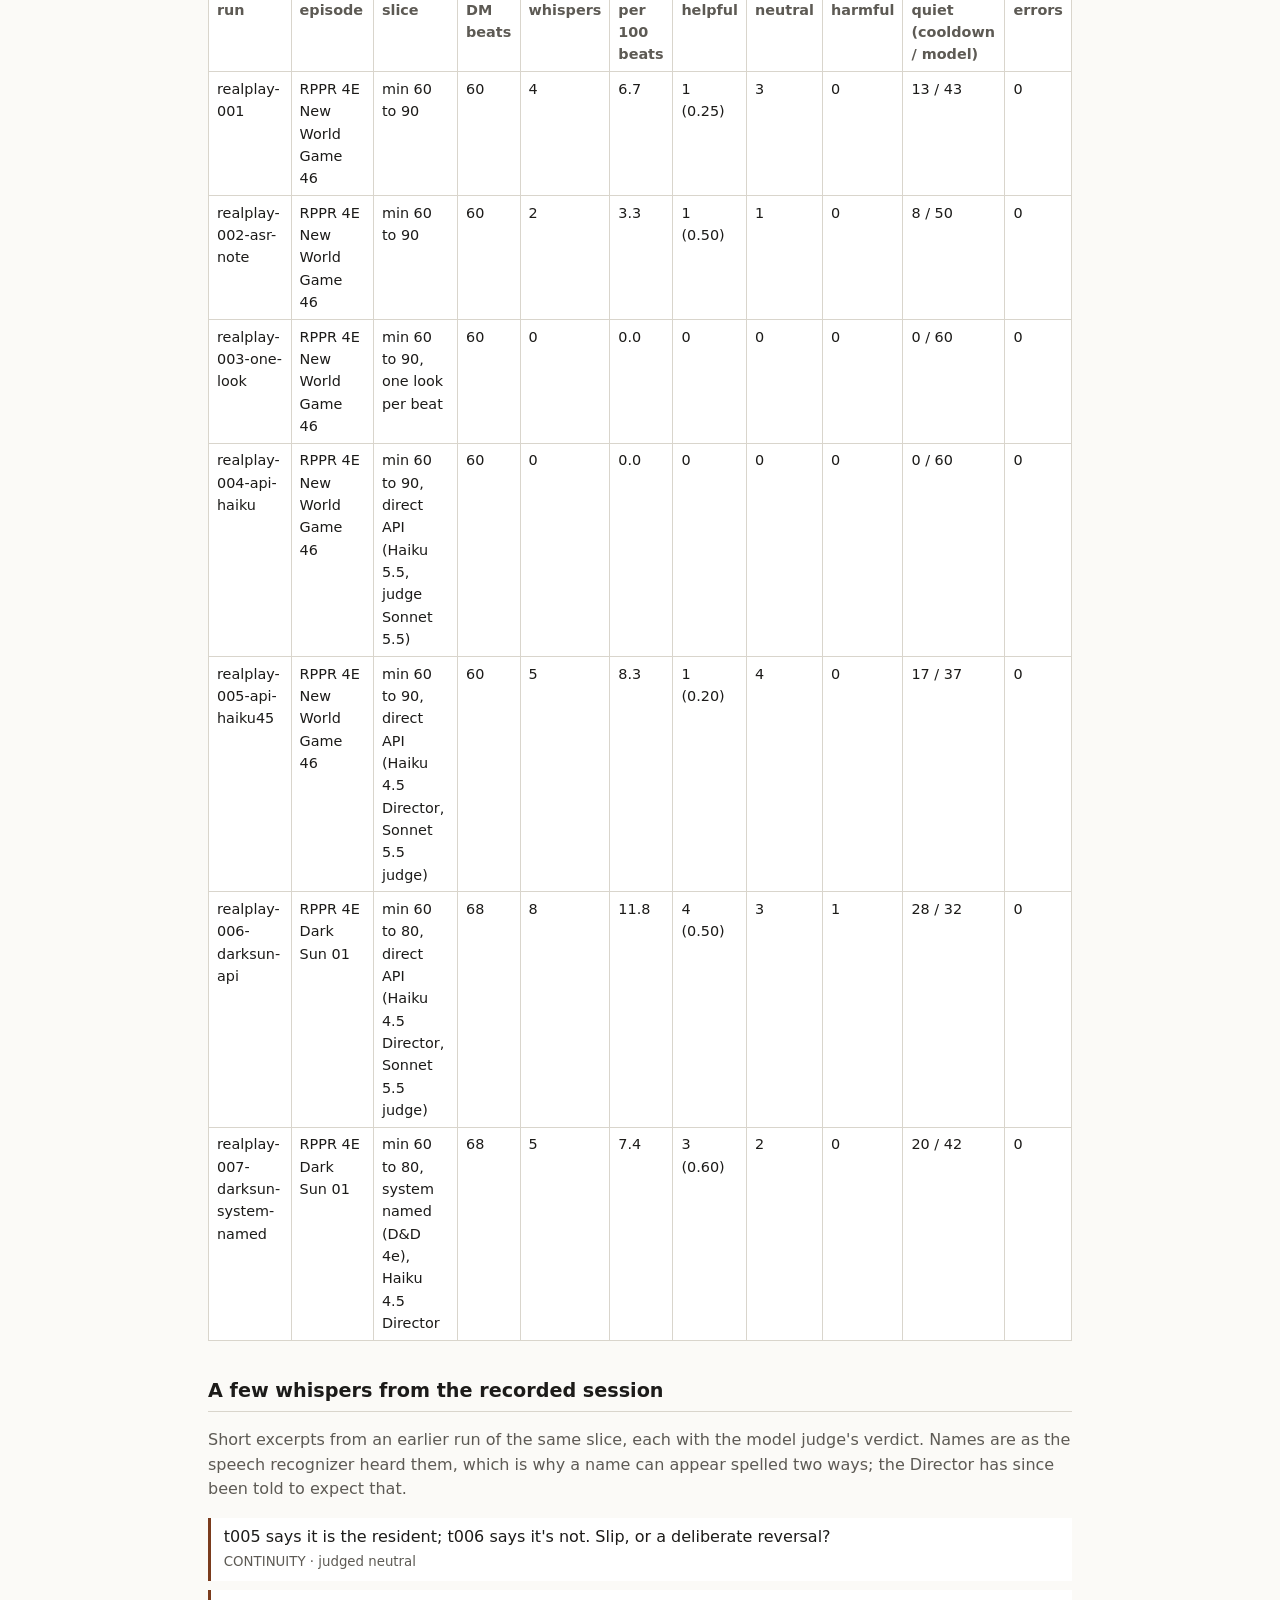
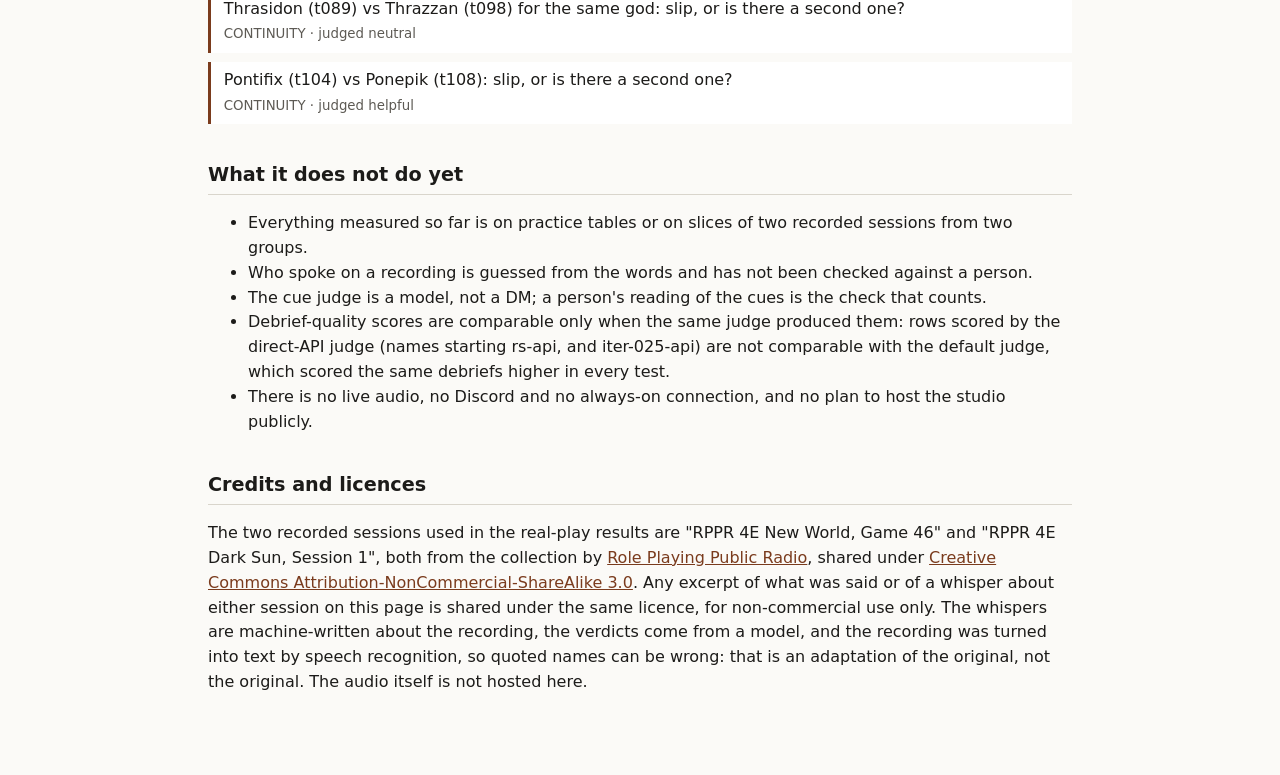
==== commit 8cda208f: "Status page: measured latency line, plain-label guard on run names Co-Authored-By: Claude Sonnet 5.5" ====
--- a/aegisdm/index.html
+++ b/aegisdm/index.html
@@ -18,9 +18,9 @@
 <p class="lead">An AI co-DM and DM training tool, built as a private project. This page is a status snapshot generated on 2026-10-27. It holds no studio, no campaign data and no secrets.</p>
 <h2>What it is</h2>
 <p>Tsydon DM listens to a tabletop game and whispers to the human DM only when it has something worth saying: a contradiction with something established earlier, a rule, a player left out, a way to improvise. Silence is the default and the DM stays in charge; nothing it says is canon until the DM makes it so. It also coaches DMs through practice tables with AI players.</p>
-<p class="note">89 roadmap items are done and 2 are queued or being watched.</p>
+<p class="note">93 roadmap items are done and 2 are queued or being watched.</p>
 <h2>Where it stands</h2>
-<div class="scroll"><table aria-label="Phases"><thead><tr><th>Phase</th><th>Name</th><th>Status</th><th>What that means</th></tr></thead><tbody><tr><td>0</td><td>Behavioral proof of concept</td><td>Done</td><td>Transcript in, speak or stay silent, one short cue with a reason.</td></tr><tr><td>1</td><td>Reliable transcript copilot</td><td>Done</td><td>A benchmark and a lab that measure cues, restraint and leaks on practice tables.</td></tr><tr><td>2</td><td>Specialist abilities</td><td>Done on transcripts</td><td>Continuity, rules, improvisation, description and consequence cues behind one Director.</td></tr><tr><td>3</td><td>Live integration</td><td>Partly</td><td>A recorded game can be transcribed, labeled and replayed through the Director. No live microphone, Discord or streaming; a whisper would land roughly 25 to 40 seconds after its exchange with the current model path.</td></tr><tr><td>4</td><td>Persistent campaign memory</td><td>Done</td><td>Canon, promises, open threads and corrections carry across sessions, with the source of each.</td></tr><tr><td>5</td><td>Coaching and training</td><td>Done</td><td>A coach, AI players, table pressures and a drill plan for a DM practicing alone.</td></tr><tr><td>6</td><td>Productization</td><td>Mostly</td><td>A local studio app with settings, saved tables and exports. The studio is deliberately not hosted anywhere.</td></tr></tbody></table></div>
+<div class="scroll"><table aria-label="Phases"><thead><tr><th>Phase</th><th>Name</th><th>Status</th><th>What that means</th></tr></thead><tbody><tr><td>0</td><td>Behavioral proof of concept</td><td>Done</td><td>Transcript in, speak or stay silent, one short cue with a reason.</td></tr><tr><td>1</td><td>Reliable transcript copilot</td><td>Done</td><td>A benchmark and a lab that measure cues, restraint and leaks on practice tables.</td></tr><tr><td>2</td><td>Specialist abilities</td><td>Done on transcripts</td><td>Continuity, rules, improvisation, description and consequence cues behind one Director.</td></tr><tr><td>3</td><td>Live integration</td><td>Partly</td><td>A recorded game can be transcribed, labeled and replayed through the Director. No live microphone, Discord or streaming. In one ten-minute run on recorded audio with the direct API path and the pipelined setup, four whispers landed 5.9 to 7.9 seconds after the next DM line began; with the default command path it was roughly 25 to 40 seconds.</td></tr><tr><td>4</td><td>Persistent campaign memory</td><td>Done</td><td>Canon, promises, open threads and corrections carry across sessions, with the source of each.</td></tr><tr><td>5</td><td>Coaching and training</td><td>Done</td><td>A coach, AI players, table pressures and a drill plan for a DM practicing alone.</td></tr><tr><td>6</td><td>Productization</td><td>Mostly</td><td>A local studio app with settings, saved tables and exports. The studio is deliberately not hosted anywhere.</td></tr></tbody></table></div>
 <h2>Latest practice-table runs</h2><p class="note">Twelve scripted practice tables per run, judged by the lab. A star marks a missed target. These are not real games.</p>
 <div class="scroll"><table aria-label="practice-table runs"><thead><tr><th>run</th><th>sessions</th><th>passed</th><th>violation_rate</th><th>hidden_knowledge_leaks</th><th>persona_accuracy</th><th>coach_valid_rate</th><th>fault_recall</th><th>fault_precision</th><th>good_dm_false_habits</th><th>cue_rate</th><th>cue_helpful_rate</th><th>debrief_quality</th></tr></thead><tbody><tr><td>rs-api-sonnet46-on-iter024</td><td>12</td><td>6/10</td><td>0.03</td><td>0.00</td><td>0.77</td><td>0.58*</td><td>0.50*</td><td>0.71</td><td>1.50*</td><td>0.17</td><td>1.00</td><td>0.65*</td></tr><tr><td>rs-api-cliframing-on-iter024</td><td>12</td><td>7/10</td><td>0.03</td><td>0.00</td><td>0.90</td><td>1.00</td><td>0.60*</td><td>0.67*</td><td>0.00</td><td>0.17</td><td>0.88</td><td>0.21*</td></tr><tr><td>rs-api-judgeonly-on-iter024</td><td>12</td><td>9/10</td><td>0.00</td><td>0.00</td><td>0.88</td><td>1.00</td><td>0.70</td><td>0.70</td><td>0.50</td><td>0.17</td><td>1.00</td><td>0.27*</td></tr></tbody></table></div>
 <h2>Real recorded play</h2>
